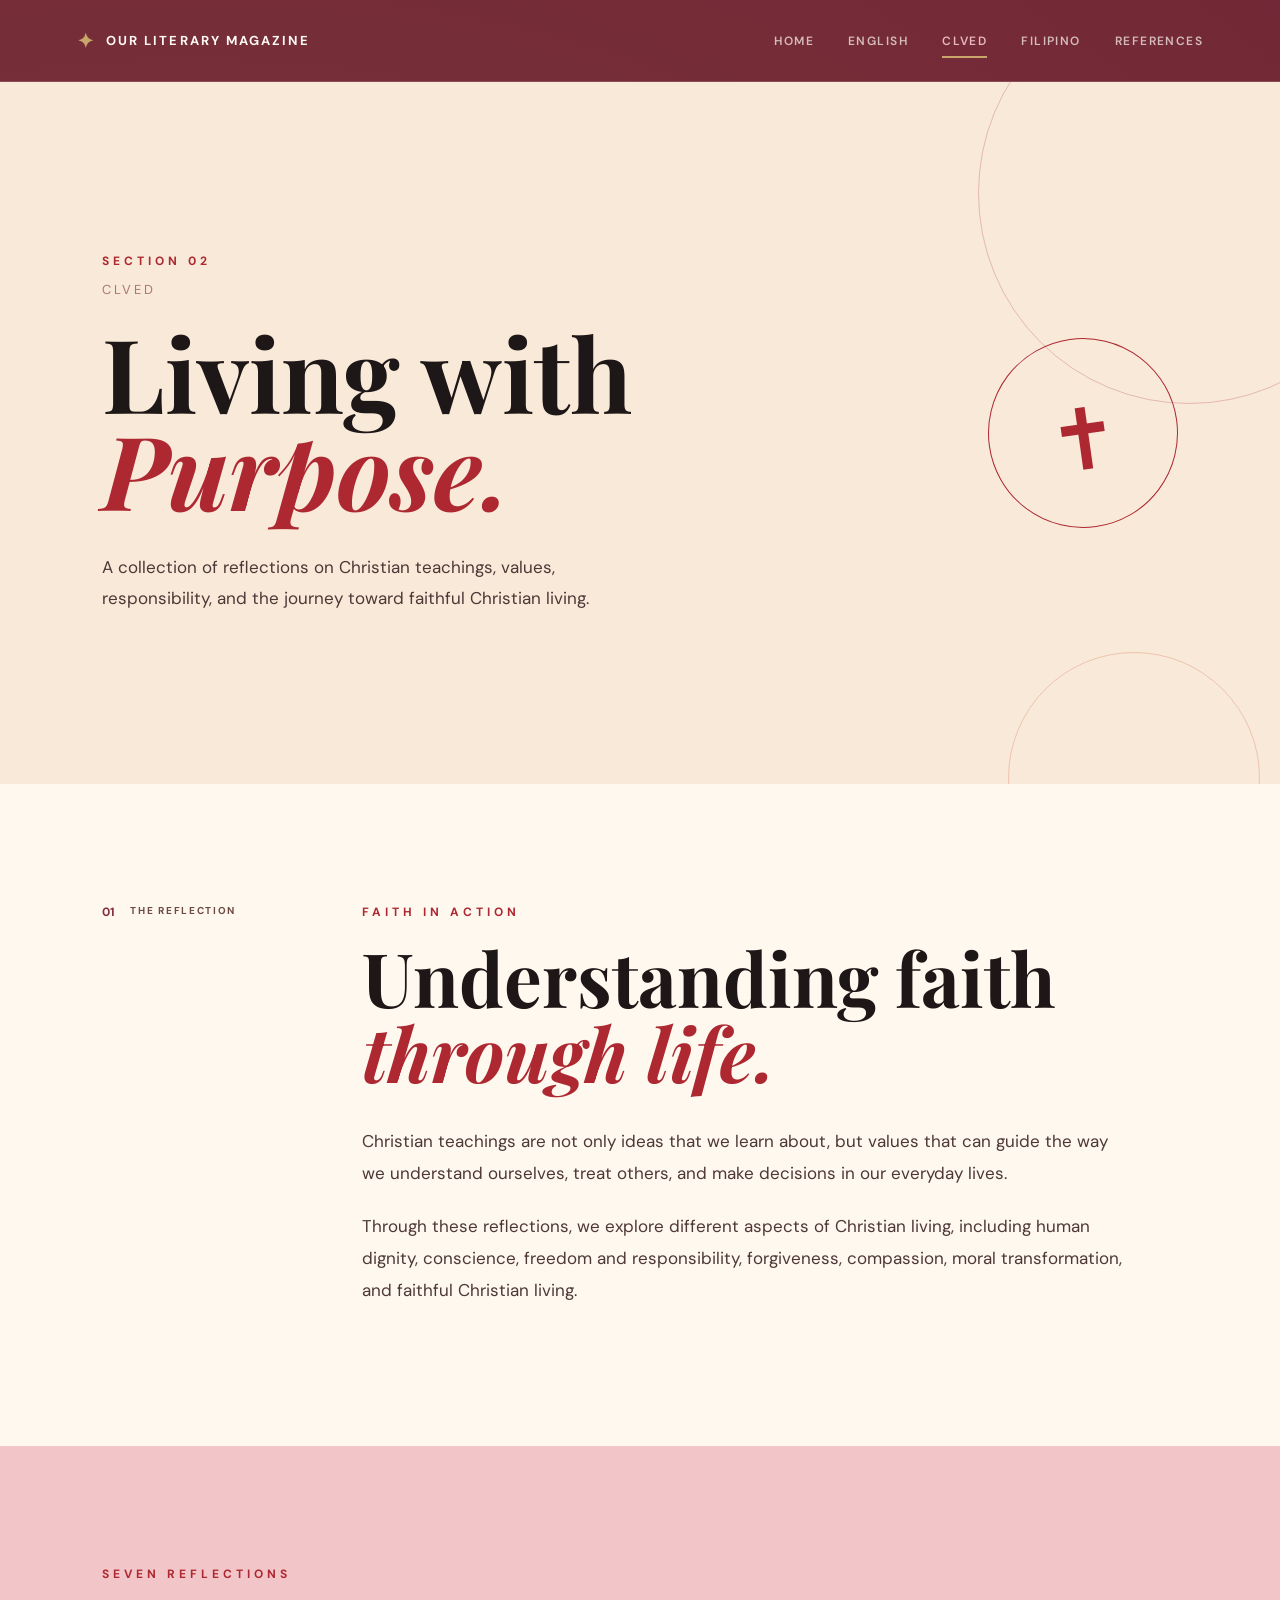
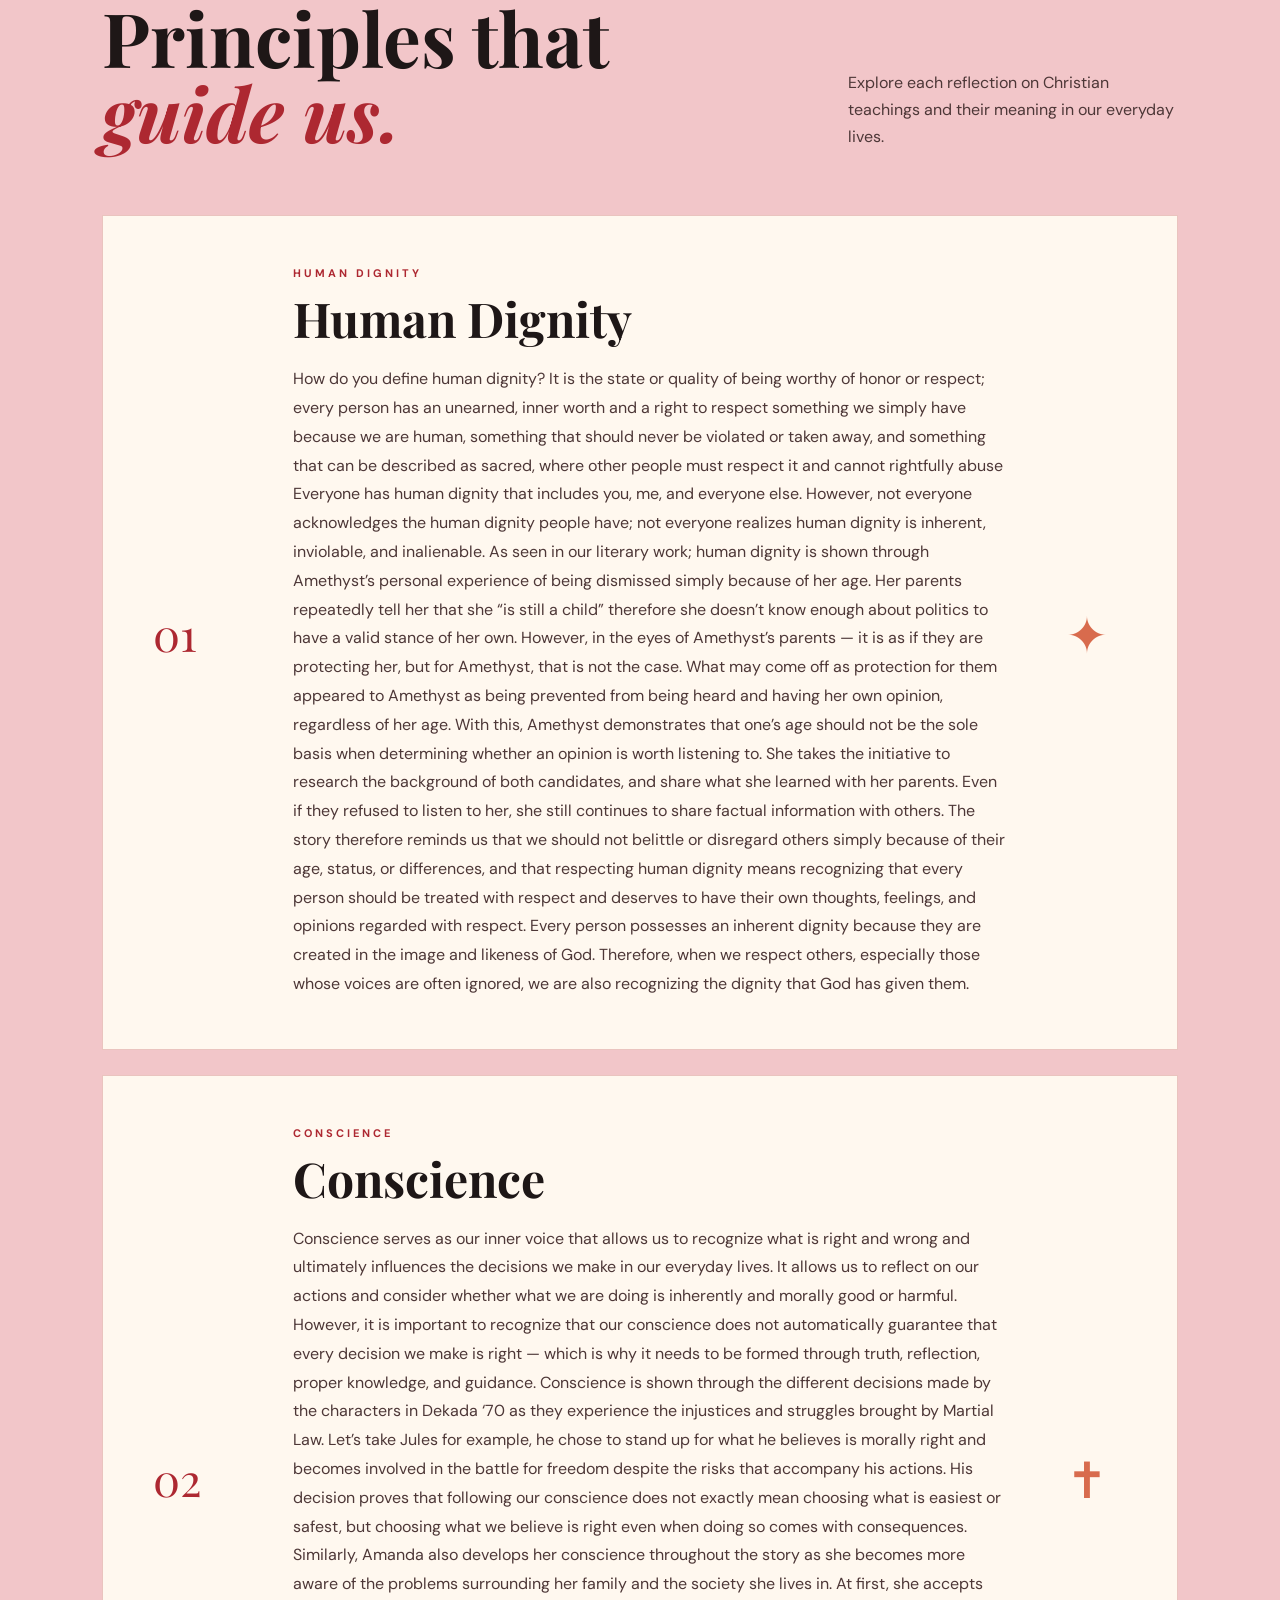
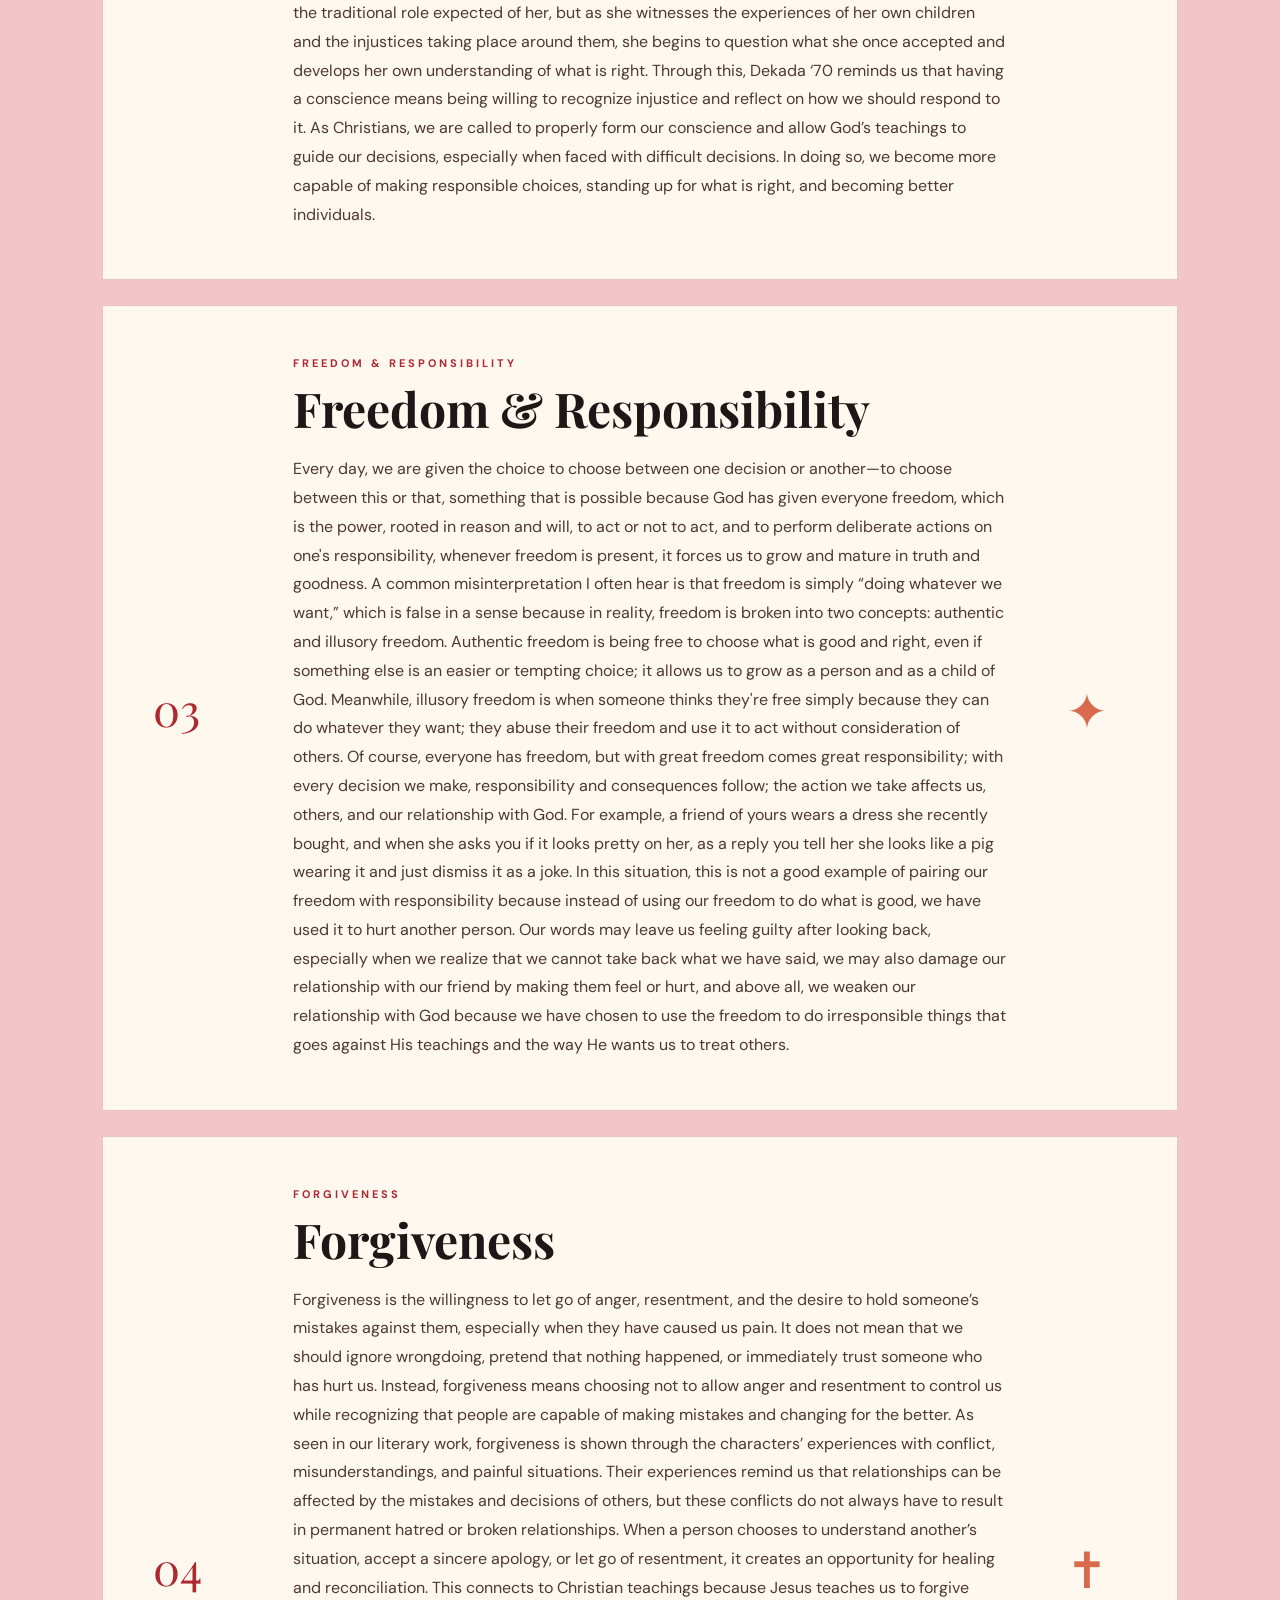
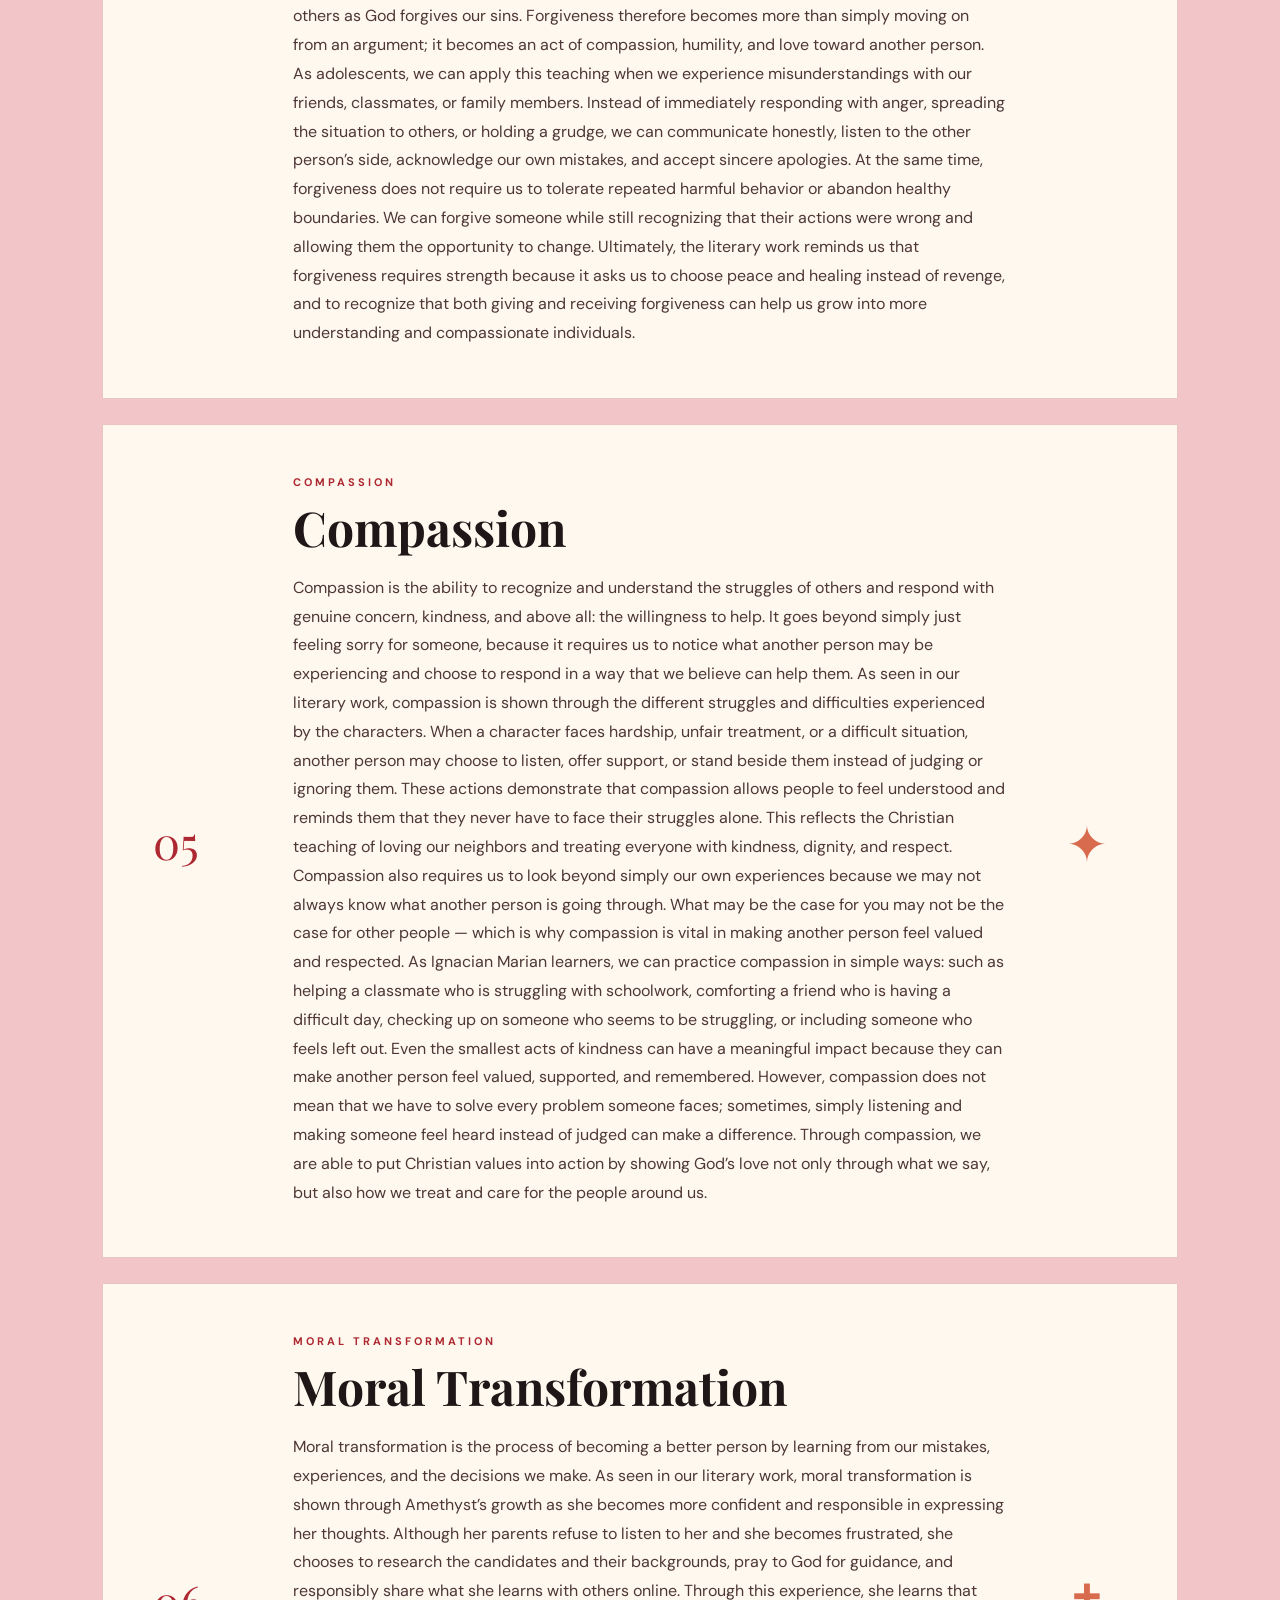
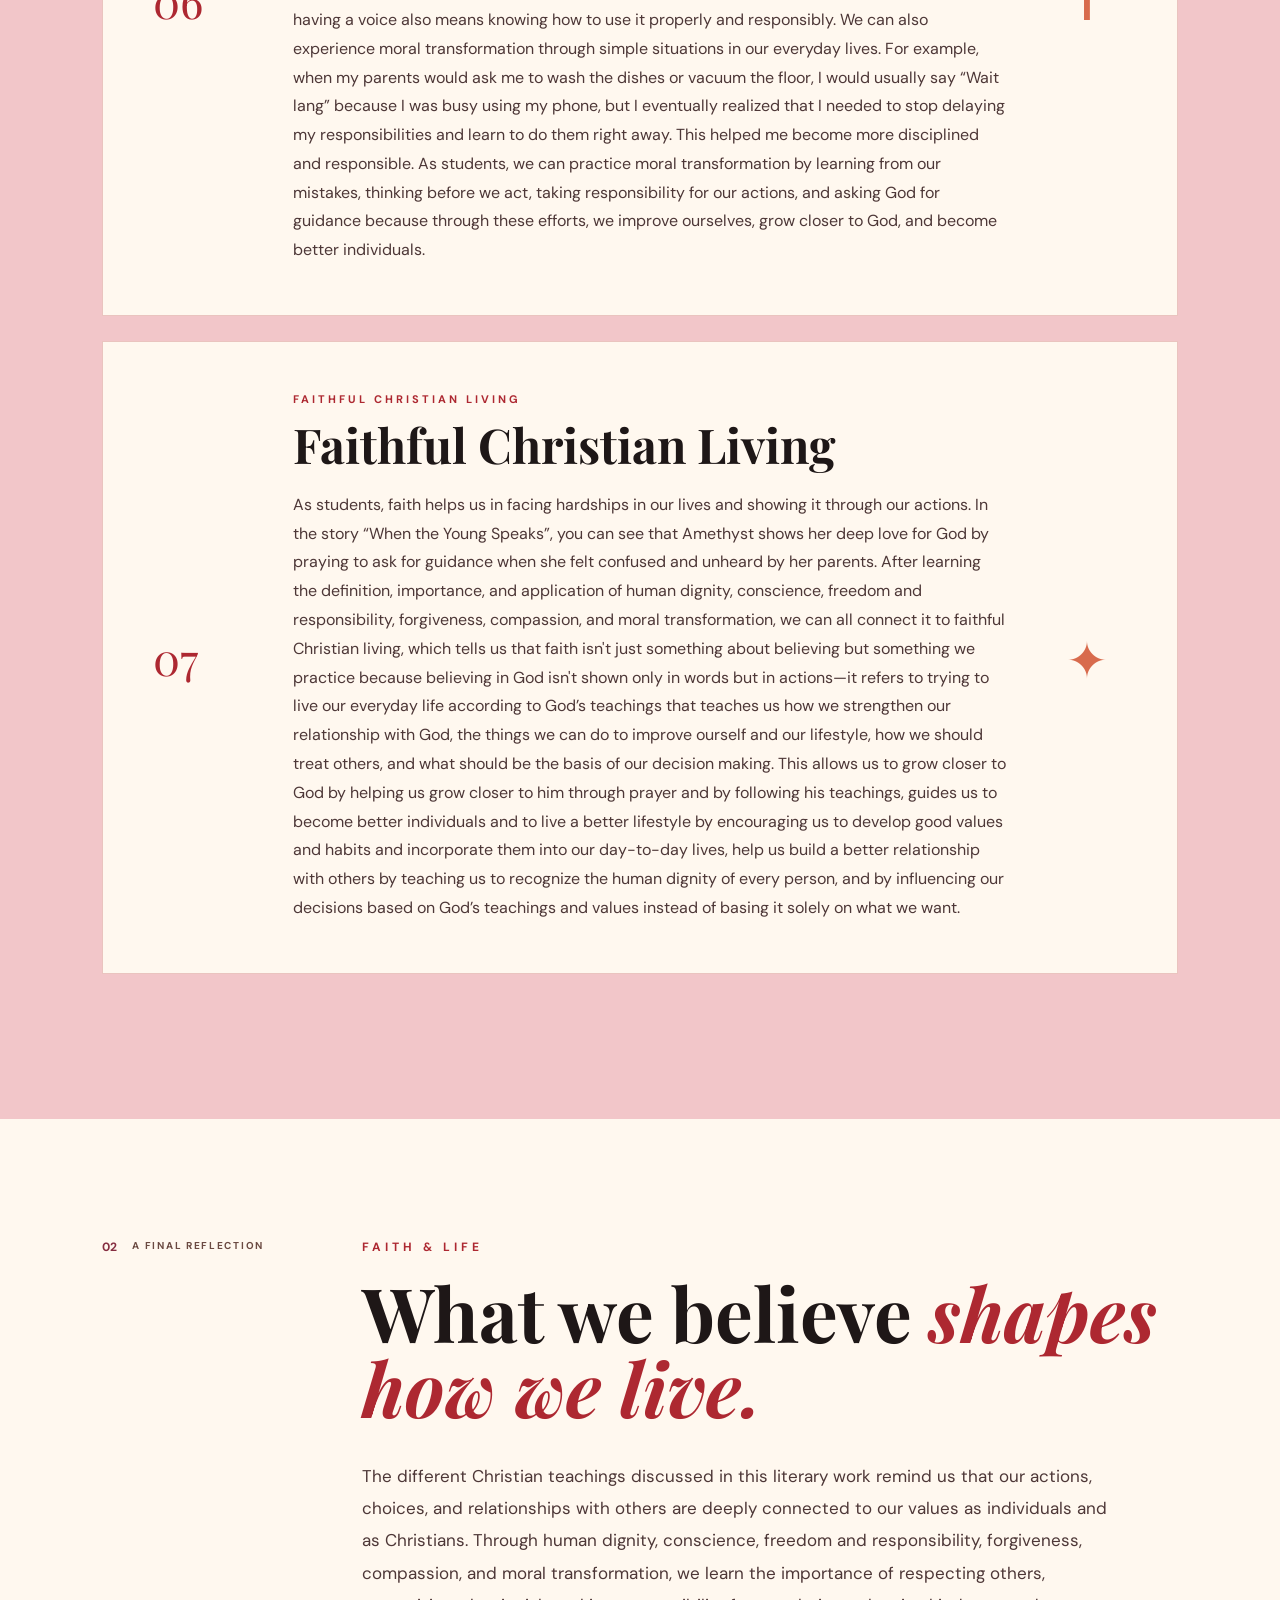
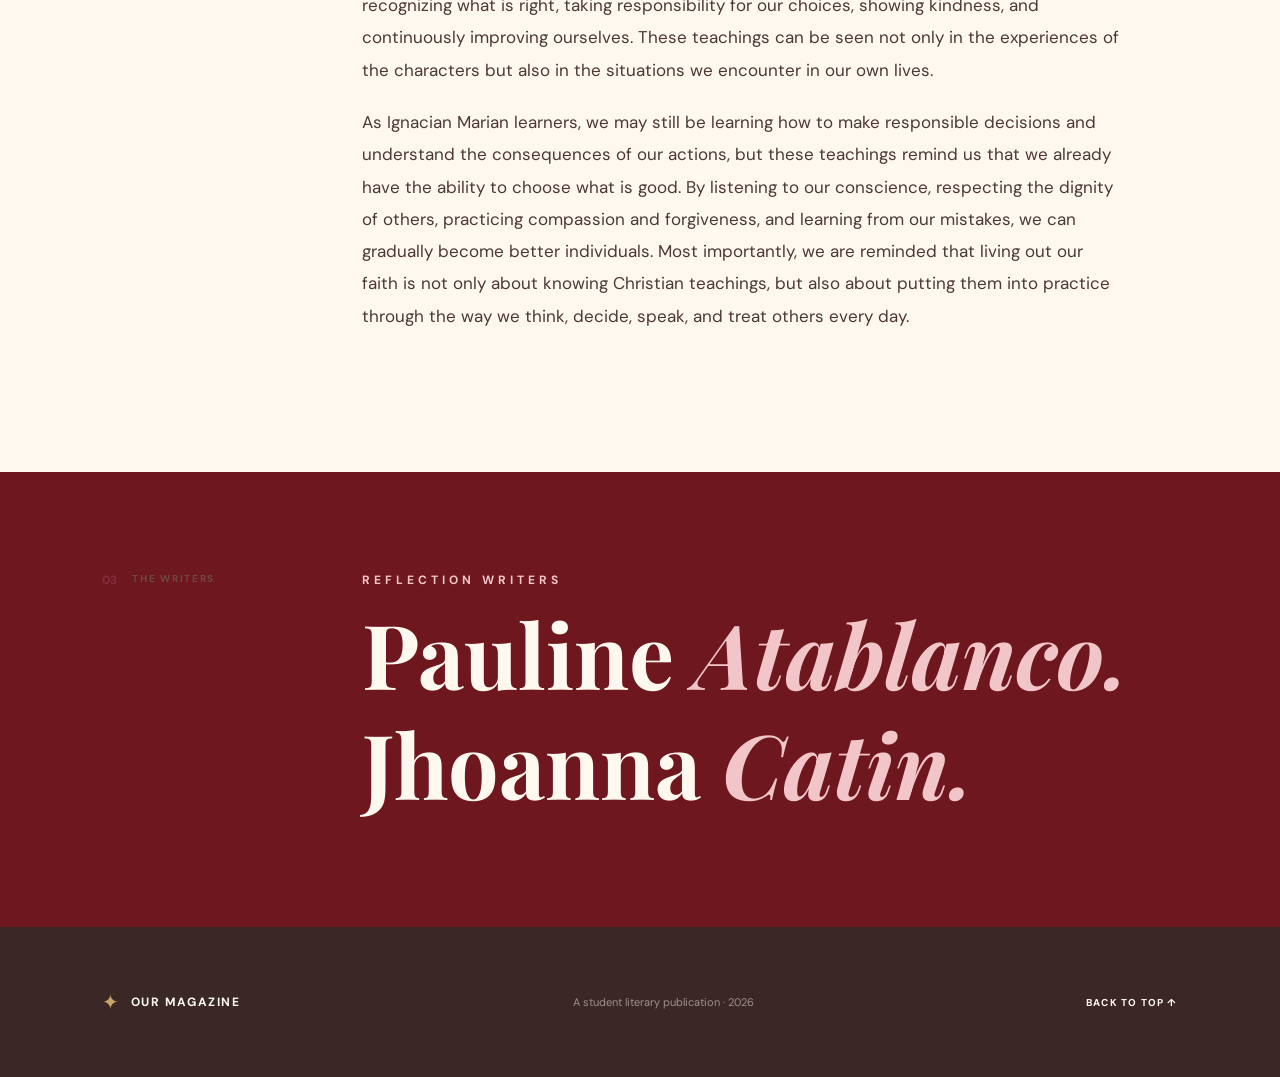
==== clved.html @ 541c1487 "Add files via upload" ====
<!DOCTYPE html>
<html lang="en">

<head>
    <meta charset="UTF-8">
    <meta name="viewport" content="width=device-width, initial-scale=1.0">

    <title>CLVED | Our Literary Magazine</title>

    <link rel="preconnect" href="https://fonts.googleapis.com">
    <link rel="preconnect" href="https://fonts.gstatic.com" crossorigin>

    <link href="https://fonts.googleapis.com/css2?family=DM+Sans:wght@400;500;600;700&family=Playfair+Display:ital,wght@0,500;0,600;0,700;1,500;1,600&display=swap" rel="stylesheet">

    <link rel="stylesheet" href="style.css">
</head>

<body>

    <header class="navbar">

        <a href="index.html" class="logo">
            <span class="logo-star">&#10022;</span>
            <span>OUR LITERARY MAGAZINE</span>
        </a>

        <nav class="navigation">

            <a href="index.html">
                Home
            </a>

            <a href="english.html">
                English
            </a>

            <a href="clved.html" class="active">
                CLVED
            </a>

            <a href="filipino.html">
                Filipino
            </a>

            <a href="references.html">
                References
            </a>

        </nav>

    </header>


    <main>

        <section class="clved-hero">

            <div class="clved-hero-text">

                <p class="issue-label">
                    SECTION 02
                </p>

                <p class="issue-number">
                    CLVED
                </p>

                <h1>
                    Living with
                    <br>
                    <em>Purpose.</em>
                </h1>

                <p>
                    A collection of reflections on Christian teachings,
                    values, responsibility, and the journey toward
                    faithful Christian living.
                </p>

            </div>

            <div class="clved-symbol">
                &#10013;
            </div>

        </section>


        <section class="clved-introduction">

            <div class="section-label">

                <span>01</span>

                <p>
                    THE REFLECTION
                </p>

            </div>

            <div class="clved-intro-content">

                <p class="small-heading">
                    FAITH IN ACTION
                </p>

                <h2>
                    Understanding faith
                    <span>through life.</span>
                </h2>

                <p>
                    Christian teachings are not only ideas that we learn
                    about, but values that can guide the way we understand
                    ourselves, treat others, and make decisions in our
                    everyday lives.
                </p>

                <p>
                    Through these reflections, we explore different
                    aspects of Christian living, including human dignity,
                    conscience, freedom and responsibility, forgiveness,
                    compassion, moral transformation, and faithful
                    Christian living.
                </p>

            </div>

        </section>


        <section class="reflection-section">

            <div class="reflection-heading">

                <div>

                    <p class="small-heading">
                        SEVEN REFLECTIONS
                    </p>

                    <h2>
                        Principles that
                        <span>guide us.</span>
                    </h2>

                </div>

                <p class="reflection-description">
                    Explore each reflection on Christian teachings and
                    their meaning in our everyday lives.
                </p>

            </div>


            <article class="reflection-card">

                <div class="reflection-number">
                    01
                </div>

                <div class="reflection-content">

                    <p class="reflection-label">
                        HUMAN DIGNITY
                    </p>

                    <h3>
                        Human Dignity
                    </h3>

                    <p>
                        How do you define human dignity? It is the state or quality of being worthy of honor or respect; every person has an unearned, inner worth and a right to respect something we simply have because we are human, something that should never be violated or taken away, and something that can be described as sacred, where other people must respect it and cannot rightfully abuse Everyone has human dignity that includes you, me, and everyone else. However, not everyone acknowledges the human dignity people have; not everyone realizes human dignity is inherent, inviolable, and inalienable. As seen in our literary work; human dignity is shown through Amethyst’s personal experience of being dismissed simply because of her age. Her parents repeatedly tell her that she “is still a child” therefore she doesn’t know enough about politics to have a valid stance of her own. However, in the eyes of Amethyst’s parents — it is as if they are protecting her, but for Amethyst, that is not the case. What may come off as protection for them appeared to Amethyst as being prevented from being heard and having her own opinion, regardless of her age. With this, Amethyst demonstrates that one’s age should not be the sole basis when determining whether an opinion is worth listening to. She takes the initiative to research the background of both candidates, and share what she learned with her parents. Even if they refused to listen to her, she still continues to share factual information with others. The story therefore reminds us that we should not belittle or disregard others simply because of their age, status, or differences, and that respecting human dignity means recognizing that every person should be treated with respect and deserves to have their own thoughts, feelings, and opinions regarded with respect. Every person possesses an inherent dignity because they are created in the image and likeness of God. Therefore, when we respect others, especially those whose voices are often ignored, we are also recognizing the dignity that God has given them.
                    </p>

                </div>

                <div class="reflection-symbol">
                    &#10022;
                </div>

            </article>


            <article class="reflection-card">

                <div class="reflection-number">
                    02
                </div>

                <div class="reflection-content">

                    <p class="reflection-label">
                        CONSCIENCE
                    </p>

                    <h3>
                        Conscience
                    </h3>

                    <p>
                        Conscience serves as our inner voice that allows us to recognize what is right and wrong and ultimately influences the decisions we make in our everyday lives. It allows us to reflect on our actions and consider whether what we are doing is inherently and morally good or harmful. However, it is important to recognize that our conscience does not automatically guarantee that every decision we make is right — which is why it needs to be formed through truth, reflection, proper knowledge, and guidance. Conscience is shown through the different decisions made by the characters in Dekada ‘70 as they experience the injustices and struggles brought by Martial Law. Let’s take Jules for example, he chose to stand up for what he believes is morally right and becomes involved in the battle for freedom despite the risks that accompany his actions. His decision proves that following our conscience does not exactly mean choosing what is easiest or safest, but choosing what we believe is right even when doing so comes with consequences. Similarly, Amanda also develops her conscience throughout the story as she becomes more aware of the problems surrounding her family and the society she lives in. At first, she accepts the traditional role expected of her, but as she witnesses the experiences of her own children and the injustices taking place around them, she begins to question what she once accepted and develops her own understanding of what is right. Through this, Dekada ‘70 reminds us that having a conscience means being willing to recognize injustice and reflect on how we should respond to it. As Christians, we are called to properly form our conscience and allow God’s teachings to guide our decisions, especially when faced with difficult decisions. In doing so, we become more capable of making responsible choices, standing up for what is right, and becoming better individuals. 
                    </p>

                </div>

                <div class="reflection-symbol">
                    &#10013;
                </div>

            </article>


            <article class="reflection-card">

                <div class="reflection-number">
                    03
                </div>

                <div class="reflection-content">

                    <p class="reflection-label">
                        FREEDOM &amp; RESPONSIBILITY
                    </p>

                    <h3>
                        Freedom &amp; Responsibility
                    </h3>

                    <p>
                        Every day, we are given the choice to choose between one decision or another—to choose between this or that, something that is possible because God has given everyone freedom, which is the power, rooted in reason and will, to act or not to act, and to perform deliberate actions on one's responsibility, whenever freedom is present, it forces us to grow and mature in truth and goodness. A common misinterpretation I often hear is that freedom is simply “doing whatever we want,” which is false in a sense because in reality, freedom is broken into two concepts: authentic and illusory freedom. Authentic freedom is being free to choose what is good and right, even if something else is an easier or tempting choice; it allows us to grow as a person and as a child of God. Meanwhile, illusory freedom is when someone thinks they're free simply because they can do whatever they want; they abuse their freedom and use it to act without consideration of others. Of course, everyone has freedom, but with great freedom comes great responsibility; with every decision we make, responsibility and consequences follow; the action we take affects us, others, and our relationship with God. For example, a friend of yours wears a dress she recently bought, and when she asks you if it looks pretty on her, as a reply you tell her she looks like a pig wearing it and just dismiss it as a joke. In this situation, this is not a good example of pairing our freedom with responsibility because instead of using our freedom to do what is good, we have used it to hurt another person. Our words may leave us feeling guilty after looking back, especially when we realize that we cannot take back what we have said, we may also damage our relationship with our friend by making them feel or hurt, and above all, we weaken our relationship with God because we have chosen to use the freedom to do irresponsible things that goes against His teachings and the way He wants us to treat others.
                    </p>

                </div>

                <div class="reflection-symbol">
                    &#10022;
                </div>

            </article>


            <article class="reflection-card">

                <div class="reflection-number">
                    04
                </div>

                <div class="reflection-content">

                    <p class="reflection-label">
                        FORGIVENESS
                    </p>

                    <h3>
                        Forgiveness
                    </h3>

                    <p>
                        Forgiveness is the willingness to let go of anger, resentment, and the desire to hold someone’s mistakes against them, especially when they have caused us pain. It does not mean that we should ignore wrongdoing, pretend that nothing happened, or immediately trust someone who has hurt us. Instead, forgiveness means choosing not to allow anger and resentment to control us while recognizing that people are capable of making mistakes and changing for the better. As seen in our literary work, forgiveness is shown through the characters’ experiences with conflict, misunderstandings, and painful situations. Their experiences remind us that relationships can be affected by the mistakes and decisions of others, but these conflicts do not always have to result in permanent hatred or broken relationships. When a person chooses to understand another’s situation, accept a sincere apology, or let go of resentment, it creates an opportunity for healing and reconciliation. This connects to Christian teachings because Jesus teaches us to forgive others as God forgives our sins. Forgiveness therefore becomes more than simply moving on from an argument; it becomes an act of compassion, humility, and love toward another person. As adolescents, we can apply this teaching when we experience misunderstandings with our friends, classmates, or family members. Instead of immediately responding with anger, spreading the situation to others, or holding a grudge, we can communicate honestly, listen to the other person’s side, acknowledge our own mistakes, and accept sincere apologies. At the same time, forgiveness does not require us to tolerate repeated harmful behavior or abandon healthy boundaries. We can forgive someone while still recognizing that their actions were wrong and allowing them the opportunity to change. Ultimately, the literary work reminds us that forgiveness requires strength because it asks us to choose peace and healing instead of revenge, and to recognize that both giving and receiving forgiveness can help us grow into more understanding and compassionate individuals.
                    </p>

                </div>

                <div class="reflection-symbol">
                    &#10013;
                </div>

            </article>


            <article class="reflection-card">

                <div class="reflection-number">
                    05
                </div>

                <div class="reflection-content">

                    <p class="reflection-label">
                        COMPASSION
                    </p>

                    <h3>
                        Compassion
                    </h3>

                    <p>
                        Compassion is the ability to recognize and understand the struggles of others and respond with genuine concern, kindness, and above all: the willingness to help. It goes beyond simply just feeling sorry for someone, because it requires us to notice what another person may be experiencing and choose to respond in a way that we believe can help them. As seen in our literary work, compassion is shown through the different struggles and difficulties experienced by the characters. When a character faces hardship, unfair treatment, or a difficult situation, another person may choose to listen, offer support, or stand beside them instead of judging or ignoring them. These actions demonstrate that compassion allows people to feel understood and reminds them that they never have to face their struggles alone. This reflects the Christian teaching of loving our neighbors and treating everyone with kindness, dignity, and respect. Compassion also requires us to look beyond simply our own experiences because we may not always know what another person is going through. What may be the case for you may not be the case for other people — which is why compassion is vital in making another person feel valued and respected. As Ignacian Marian learners, we can practice compassion in simple ways: such as helping a classmate who is struggling with schoolwork, comforting a friend who is having a difficult day, checking up on someone who seems to be struggling, or including someone who feels left out. Even the smallest acts of kindness can have a meaningful impact because they can make another person feel valued, supported, and remembered. However, compassion does not mean that we have to solve every problem someone faces; sometimes, simply listening and making someone feel heard instead of judged can make a difference. Through compassion, we are able to put Christian values into action by showing God’s love not only through what we say, but also how we treat and care for the people around us.
                    </p>

                </div>

                <div class="reflection-symbol">
                    &#10022;
                </div>

            </article>


            <article class="reflection-card">

                <div class="reflection-number">
                    06
                </div>

                <div class="reflection-content">

                    <p class="reflection-label">
                        MORAL TRANSFORMATION
                    </p>

                    <h3>
                        Moral Transformation
                    </h3>

                    <p>
                        Moral transformation is the process of becoming a better person by learning from our mistakes, experiences, and the decisions we make. As seen in our literary work, moral transformation is shown through Amethyst’s growth as she becomes more confident and responsible in expressing her thoughts. Although her parents refuse to listen to her and she becomes frustrated, she chooses to research the candidates and their backgrounds, pray to God for guidance, and responsibly share what she learns with others online. Through this experience, she learns that having a voice also means knowing how to use it properly and responsibly. We can also experience moral transformation through simple situations in our everyday lives. For example, when my parents would ask me to wash the dishes or vacuum the floor, I would usually say “Wait lang” because I was busy using my phone, but I eventually realized that I needed to stop delaying my responsibilities and learn to do them right away. This helped me become more disciplined and responsible. As students, we can practice moral transformation by learning from our mistakes, thinking before we act, taking responsibility for our actions, and asking God for guidance because through these efforts, we improve ourselves, grow closer to God, and become better individuals.
                    </p>

                </div>

                <div class="reflection-symbol">
                    &#10013;
                </div>

            </article>


            <article class="reflection-card">

                <div class="reflection-number">
                    07
                </div>

                <div class="reflection-content">

                    <p class="reflection-label">
                        FAITHFUL CHRISTIAN LIVING
                    </p>

                    <h3>
                        Faithful Christian Living
                    </h3>

                    <p>
                        As students, faith helps us in facing hardships in our lives and showing it through our actions. In the story “When the Young Speaks”, you can see that Amethyst shows her deep love for God by praying to ask for guidance when she felt confused and unheard by her parents. After learning the definition, importance, and application of human dignity, conscience, freedom and responsibility, forgiveness, compassion, and moral transformation, we can all connect it to faithful Christian living, which tells us that faith isn't just something about believing but something we practice because believing in God isn't shown only in words but in actions—it refers to trying to live our everyday life according to God’s teachings that teaches us how we strengthen our relationship with God, the things we can do to improve ourself and our lifestyle, how we should treat others, and what should be the basis of our decision making. This allows us to grow closer to God by helping us grow closer to him through prayer and by following his teachings, guides us to become better individuals and to live a better lifestyle by encouraging us to develop good values and habits and incorporate them into our day-to-day lives, help us build a better relationship with others by teaching us to recognize the human dignity of every person, and by influencing our decisions based on God’s teachings and values instead of basing it solely on what we want.
                    </p>

                </div>

                <div class="reflection-symbol">
                    &#10022;
                </div>

            </article>

        </section>


        <section class="clved-closing">

            <div class="section-label">

                <span>02</span>

                <p>
                    A FINAL REFLECTION
                </p>

            </div>

            <div class="closing-content">

                <p class="small-heading">
                    FAITH &amp; LIFE
                </p>

                <h2>
                    What we believe
                    <span>shapes how we live.</span>
                </h2>

                <p>
                    The different Christian teachings discussed in this literary work remind us that our actions, choices, and relationships with others are deeply connected to our values as individuals and as Christians. Through human dignity, conscience, freedom and responsibility, forgiveness, compassion, and moral transformation, we learn the importance of respecting others, recognizing what is right, taking responsibility for our choices, showing kindness, and continuously improving ourselves. These teachings can be seen not only in the experiences of the characters but also in the situations we encounter in our own lives.
                </p>

                <p>
                    As Ignacian Marian learners, we may still be learning how to make responsible decisions and understand the consequences of our actions, but these teachings remind us that we already have the ability to choose what is good. By listening to our conscience, respecting the dignity of others, practicing compassion and forgiveness, and learning from our mistakes, we can gradually become better individuals. Most importantly, we are reminded that living out our faith is not only about knowing Christian teachings, but also about putting them into practice through the way we think, decide, speak, and treat others every day.
                </p>

            </div>

        </section>


        <section class="writer-section">

            <div class="section-label">

                <span>03</span>

                <p>
                    THE WRITERS
                </p>

            </div>

            <div class="writer-content">

                <p class="small-heading">
                    REFLECTION WRITERS
                </p>

                <h2>
                    Pauline
                    <span>Atablanco.</span>
                </h2>

                <h2>
                    Jhoanna
                    <span>Catin.</span>
                </h2>

            
            </div>

        </section>

    </main>


    <footer>

        <div class="footer-brand">

            <span class="logo-star">
                &#10022;
            </span>

            <strong>
                OUR MAGAZINE
            </strong>

        </div>

        <p>
            A student literary publication &middot; 2026
        </p>

        <a href="#">
            Back to top &uarr;
        </a>

    </footer>

</body>

</html>
---- style.css ----
:root {
    --cherry: #6F2434;
    --deep-cherry: #4D1825;
    --burgundy: #852D40;
    --dusty-rose: #C98591;
    --soft-pink: #E8B8C0;
    --blush: #F4D8DC;
    --cream: #F7EFE7;
    --pearl: #FFF9F5;
    --warm-white: #FFFCF9;
    --brown: #6B4A42;
    --dark-brown: #3B2826;
    --gold: #C9A56A;
    --shadow: rgba(59, 40, 38, 0.16);
}

* {
    margin: 0;
    padding: 0;
    box-sizing: border-box;
}

html {
    scroll-behavior: smooth;
}

body {
    background:
        radial-gradient(circle at 15% 15%, rgba(201, 165, 106, 0.18), transparent 28%),
        radial-gradient(circle at 85% 60%, rgba(232, 184, 192, 0.12), transparent 32%),
        var(--cherry);

    color: var(--pearl);
    font-family: "DM Sans", sans-serif;
    min-height: 100vh;
    overflow-x: hidden;
}

body.loaded {
    opacity: 1;
}

a {
    color: inherit;
    text-decoration: none;
}

::selection {
    background: var(--soft-pink);
    color: var(--deep-cherry);
}

.navbar {
    width: 100%;
    min-height: 82px;
    padding: 0 6vw;
    display: flex;
    align-items: center;
    justify-content: space-between;
    border-bottom: 1px solid rgba(255, 249, 245, 0.15);
    position: relative;
    z-index: 100;
}

.logo {
    display: flex;
    align-items: center;
    gap: 10px;
    font-size: 13px;
    font-weight: 700;
    letter-spacing: 0.16em;
}

.logo-star {
    color: var(--gold);
    font-size: 20px;
    line-height: 1;
}

.navigation {
    display: flex;
    align-items: center;
    gap: 34px;
}

.navigation a {
    position: relative;
    font-size: 12px;
    font-weight: 600;
    text-transform: uppercase;
    letter-spacing: 0.12em;
    opacity: 0.7;
    transition: opacity 0.25s ease, color 0.25s ease;
}

.navigation a:hover,
.navigation a.active {
    opacity: 1;
    color: var(--soft-pink);
}

.navigation a.active::after {
    content: "";
    position: absolute;
    left: 0;
    right: 0;
    bottom: -9px;
    height: 2px;
    background: var(--gold);
}

.hero {
    min-height: 680px;
    padding: 90px 8vw 110px;
    display: grid;
    grid-template-columns: 1.1fr 0.9fr;
    align-items: center;
    gap: 80px;
    position: relative;
    overflow: hidden;
}

.hero::before {
    content: "";
    position: absolute;
    width: 420px;
    height: 420px;
    border: 1px solid rgba(255, 249, 245, 0.12);
    border-radius: 50%;
    right: -150px;
    top: -100px;
}

.hero::after {
    content: "";
    position: absolute;
    width: 1px;
    height: 180px;
    background: rgba(255, 249, 245, 0.16);
    left: 5vw;
    bottom: 0;
}

.hero-text {
    max-width: 650px;
    position: relative;
    z-index: 2;
}

.issue-label {
    color: var(--gold);
    font-size: 11px;
    font-weight: 700;
    letter-spacing: 0.25em;
    margin-bottom: 10px;
}

.issue-number {
    font-size: 11px;
    letter-spacing: 0.12em;
    opacity: 0.55;
    margin-bottom: 28px;
}

.hero h1 {
    font-family: "Playfair Display", serif;
    font-size: clamp(64px, 7.5vw, 112px);
    line-height: 0.92;
    font-weight: 500;
    letter-spacing: -0.045em;
}

.hero h1 span {
    color: var(--soft-pink);
}

.hero h1 em {
    color: var(--gold);
    font-weight: 500;
}

.hero-description {
    max-width: 520px;
    margin-top: 36px;
    font-size: 15px;
    line-height: 1.8;
    color: rgba(255, 249, 245, 0.74);
}

.explore-button {
    display: inline-flex;
    align-items: center;
    gap: 18px;
    margin-top: 34px;
    padding: 14px 21px;
    border: 1px solid rgba(255, 249, 245, 0.28);
    border-radius: 100px;
    font-size: 11px;
    font-weight: 700;
    letter-spacing: 0.12em;
    text-transform: uppercase;
    transition: background 0.3s ease, color 0.3s ease, transform 0.3s ease;
}

.explore-button span {
    font-size: 17px;
    transition: transform 0.3s ease;
}

.explore-button:hover {
    background: var(--pearl);
    color: var(--deep-cherry);
    transform: translateY(-3px);
}

.explore-button:hover span {
    transform: translateY(3px);
}

.magazine-cover {
    width: min(360px, 100%);
    aspect-ratio: 0.72;
    justify-self: center;
    padding: 25px;
    background: linear-gradient(145deg, #FFF8F3 0%, #F2D8D9 48%, #C98591 100%);
    color: var(--deep-cherry);
    border-radius: 5px;
    box-shadow: 0 35px 80px rgba(0, 0, 0, 0.25), 0 10px 25px rgba(0, 0, 0, 0.12);
    display: flex;
    flex-direction: column;
    justify-content: space-between;
    position: relative;
    transform-style: preserve-3d;
    transition: transform 0.15s ease;
    z-index: 2;
}

.magazine-cover::before {
    content: "";
    position: absolute;
    inset: 12px;
    border: 1px solid rgba(111, 36, 52, 0.3);
    pointer-events: none;
}

.cover-top,
.cover-bottom {
    display: flex;
    justify-content: space-between;
    font-size: 9px;
    font-weight: 700;
    letter-spacing: 0.16em;
    position: relative;
    z-index: 2;
}

.cover-center {
    text-align: center;
    position: relative;
    z-index: 2;
}

.cover-star {
    display: block;
    color: var(--gold);
    font-size: 42px;
    margin-bottom: 20px;
}

.cover-center h2 {
    font-family: "Playfair Display", serif;
    font-size: clamp(38px, 5vw, 55px);
    line-height: 0.9;
    letter-spacing: -0.04em;
}

.cover-center h2 span {
    color: var(--burgundy);
}

.cover-center p {
    margin-top: 20px;
    font-size: 8px;
    font-weight: 700;
    letter-spacing: 0.18em;
}

.introduction {
    background: var(--cream);
    color: var(--dark-brown);
    padding: 120px 8vw;
    display: grid;
    grid-template-columns: 0.35fr 1fr;
    gap: 80px;
}

.section-label {
    display: flex;
    align-items: flex-start;
    gap: 15px;
    color: var(--brown);
}

.section-label span {
    color: var(--burgundy);
    font-size: 12px;
    font-weight: 700;
}

.section-label p {
    font-size: 10px;
    font-weight: 700;
    letter-spacing: 0.17em;
}

.intro-content {
    max-width: 780px;
}

.small-heading {
    color: var(--burgundy);
    font-size: 10px;
    font-weight: 700;
    letter-spacing: 0.2em;
    margin-bottom: 18px;
}

.intro-content h2,
.explore-heading h2,
.team-content h2 {
    font-family: "Playfair Display", serif;
    font-size: clamp(45px, 5vw, 72px);
    line-height: 1;
    font-weight: 500;
    letter-spacing: -0.04em;
}

.intro-content h2 span,
.explore-heading h2 span,
.team-content h2 span {
    color: var(--burgundy);
    font-style: italic;
}

.intro-content > p:not(.small-heading) {
    max-width: 700px;
    margin-top: 30px;
    font-size: 15px;
    line-height: 1.9;
    color: var(--brown);
}

.explore {
    padding: 120px 8vw;
    background: var(--warm-white);
    color: var(--dark-brown);
}

.explore-heading {
    display: flex;
    justify-content: space-between;
    align-items: flex-end;
    gap: 50px;
    margin-bottom: 60px;
}

.explore-description {
    max-width: 350px;
    font-size: 13px;
    line-height: 1.7;
    color: var(--brown);
}

.section-card {
    min-height: 260px;
    padding: 32px;
    margin-bottom: 18px;
    border-radius: 4px;
    display: grid;
    grid-template-columns: 80px 1fr 80px;
    align-items: center;
    position: relative;
    overflow: hidden;
    transition: transform 0.35s ease, box-shadow 0.35s ease;
}

.section-card:hover {
    transform: translateY(-6px);
    box-shadow: 0 20px 50px rgba(59, 40, 38, 0.16);
}

.english-card {
    background: var(--cherry);
    color: var(--pearl);
}

.clved-card {
    background: var(--soft-pink);
    color: var(--deep-cherry);
}

.filipino-card {
    background: var(--cream);
    color: var(--deep-cherry);
    border: 1px solid rgba(111, 36, 52, 0.12);
}

.references-card {
    background: var(--deep-cherry);
    color: var(--pearl);
}

.card-number {
    align-self: flex-start;
    font-size: 11px;
    font-weight: 700;
    opacity: 0.6;
}

.card-content p {
    font-size: 10px;
    font-weight: 700;
    letter-spacing: 0.2em;
    margin-bottom: 15px;
    opacity: 0.65;
}

.card-content h3 {
    font-family: "Playfair Display", serif;
    font-size: clamp(30px, 4vw, 52px);
    line-height: 0.98;
    font-weight: 500;
    letter-spacing: -0.035em;
}

.card-content > span {
    display: inline-flex;
    align-items: center;
    gap: 8px;
    margin-top: 25px;
    font-size: 10px;
    font-weight: 700;
    text-transform: uppercase;
    letter-spacing: 0.13em;
}

.card-content strong {
    font-size: 18px;
    font-weight: 400;
    transition: transform 0.3s ease;
}

.section-card:hover .card-content strong {
    transform: translate(4px, -4px);
}

.card-symbol {
    justify-self: end;
    font-size: 65px;
    color: var(--gold);
    opacity: 0.7;
}

.editors-note {
    padding: 130px 8vw;
    background: var(--deep-cherry);
    display: grid;
    grid-template-columns: 0.3fr 1fr;
    gap: 80px;
}

.note-label {
    color: var(--gold);
    font-size: 10px;
    font-weight: 700;
    letter-spacing: 0.2em;
}

.note-content {
    max-width: 800px;
}

.quote-mark {
    color: var(--soft-pink);
    font-family: "Playfair Display", serif;
    font-size: 100px;
    line-height: 0.5;
    opacity: 0.5;
}

.note-content h2 {
    margin-top: 20px;
    font-family: "Playfair Display", serif;
    font-size: clamp(45px, 5vw, 72px);
    line-height: 1;
    font-weight: 500;
}

.note-content h2 em {
    color: var(--soft-pink);
}

.note-content > p {
    max-width: 700px;
    margin-top: 30px;
    color: rgba(255, 249, 245, 0.72);
    font-size: 14px;
    line-height: 1.9;
}

.editor-signature {
    margin-top: 35px;
    color: var(--gold);
    font-family: "Playfair Display", serif;
    font-style: italic;
    font-size: 18px;
}

.team {
    padding: 120px 8vw;
    background: var(--cream);
    color: var(--dark-brown);
    display: grid;
    grid-template-columns: 0.35fr 1fr;
    gap: 80px;
}

.team-content > p {
    margin-top: 25px;
    color: var(--brown);
    font-size: 14px;
}

.members {
    margin-top: 55px;
    display: grid;
    grid-template-columns: repeat(2, 1fr);
    border-top: 1px solid rgba(59, 40, 38, 0.18);
}

.member {
    padding: 28px 20px;
    border-bottom: 1px solid rgba(59, 40, 38, 0.18);
    transition: background 0.3s ease, padding-left 0.3s ease;
}

.member:nth-child(odd) {
    border-right: 1px solid rgba(59, 40, 38, 0.18);
}

.member:hover {
    background: var(--blush);
    padding-left: 28px;
}

.member > span {
    display: block;
    color: var(--burgundy);
    font-size: 10px;
    font-weight: 700;
    margin-bottom: 12px;
}

.member h3 {
    font-family: "Playfair Display", serif;
    font-size: 25px;
    font-weight: 500;
}

.member p {
    margin-top: 7px;
    color: var(--brown);
    font-size: 9px;
    font-weight: 700;
    text-transform: uppercase;
    letter-spacing: 0.14em;
}

footer {
    min-height: 150px;
    padding: 45px 8vw;
    background: var(--dark-brown);
    color: var(--pearl);
    display: flex;
    align-items: center;
    justify-content: space-between;
    gap: 30px;
}

.footer-brand {
    display: flex;
    align-items: center;
    gap: 10px;
    font-size: 12px;
    letter-spacing: 0.12em;
}

footer p {
    color: rgba(255, 249, 245, 0.5);
    font-size: 11px;
}

footer > a {
    font-size: 10px;
    font-weight: 700;
    text-transform: uppercase;
    letter-spacing: 0.12em;
    transition: color 0.25s ease;
}

footer > a:hover {
    color: var(--soft-pink);
}

@media (max-width: 900px) {
    .navbar {
        padding: 20px 5vw;
        flex-direction: column;
        gap: 20px;
    }

    .navigation {
        gap: 18px;
        flex-wrap: wrap;
        justify-content: center;
    }

    .hero {
        grid-template-columns: 1fr;
        padding: 75px 7vw 90px;
        text-align: center;
    }

    .hero-text {
        margin: auto;
    }

    .hero-description {
        margin-left: auto;
        margin-right: auto;
    }

    .magazine-cover {
        width: min(320px, 80vw);
    }

    .introduction,
    .editors-note,
    .team {
        grid-template-columns: 1fr;
        gap: 40px;
    }

    .explore-heading {
        align-items: flex-start;
        flex-direction: column;
    }
}

@media (max-width: 600px) {
    .navbar {
        min-height: auto;
        padding: 22px 5vw;
    }

    .logo {
        font-size: 11px;
    }

    .navigation {
        gap: 13px;
    }

    .navigation a {
        font-size: 9px;
    }

    .hero {
        padding: 65px 6vw 80px;
        gap: 55px;
    }

    .hero h1 {
        font-size: clamp(52px, 16vw, 75px);
    }

    .hero-description {
        font-size: 13px;
    }

    .introduction,
    .explore,
    .editors-note,
    .team {
        padding: 80px 6vw;
    }

    .section-card {
        min-height: 230px;
        padding: 25px;
        grid-template-columns: 45px 1fr 45px;
    }

    .card-content h3 {
        font-size: 31px;
    }

    .card-symbol {
        font-size: 42px;
    }

    .members {
        grid-template-columns: 1fr;
    }

    .member:nth-child(odd) {
        border-right: none;
    }

    footer {
        padding: 40px 6vw;
        flex-direction: column;
        align-items: flex-start;
    }
    
}

.page-hero {
    min-height: 560px;
    padding: 100px 8vw;
    display: flex;
    align-items: center;
    justify-content: space-between;
    position: relative;
    overflow: hidden;
    background: linear-gradient(135deg, #640D14, #AD2831, #D8973C);
    color: #FFF9F5;
}

.page-hero::before {
    content: "01";
    position: absolute;
    right: 5%;
    top: -60px;
    font-family: "Playfair Display", serif;
    font-size: 300px;
    line-height: 1;
    color: rgba(255, 255, 255, 0.08);
    font-weight: 700;
}

.page-hero::after {
    content: "*";
    position: absolute;
    right: 18%;
    bottom: 55px;
    color: #D8973C;
    font-size: 70px;
}

.page-hero-content {
    max-width: 800px;
    position: relative;
    z-index: 2;
}

.page-hero-content::before {
    content: "*";
    position: absolute;
    left: -45px;
    top: -35px;
    color: #D8973C;
    font-size: 28px;
}

.page-hero-content .issue-label {
    color: #D8973C;
    font-size: 11px;
    font-weight: 700;
    letter-spacing: 0.25em;
    margin-bottom: 15px;
}

.page-hero-content .issue-number {
    color: rgba(255, 249, 245, 0.65);
    font-size: 10px;
    letter-spacing: 0.18em;
    margin-bottom: 25px;
}

.page-hero-content h1 {
    font-family: "Playfair Display", serif;
    font-size: clamp(65px, 9vw, 120px);
    line-height: 0.9;
    font-weight: 500;
    letter-spacing: -0.05em;
    margin: 0;
}

.page-hero-content h1 em {
    color: #FD9BB7;
    font-weight: 500;
}

.page-hero-content > p:last-child {
    max-width: 550px;
    margin-top: 35px;
    color: rgba(255, 249, 245, 0.75);
    font-size: 14px;
    line-height: 1.8;
}

.page-number {
    position: relative;
    z-index: 3;
    align-self: flex-end;
    padding: 18px 20px;
    border: 1px solid rgba(216, 151, 60, 0.7);
    color: #D8973C;
    font-size: 11px;
    font-weight: 700;
    letter-spacing: 0.2em;
}

.work-introduction {
    padding: 120px 8vw;
    display: grid;
    grid-template-columns: 0.35fr 1fr;
    gap: 80px;
    background: #F3E6BD;
    color: #640D14;
    position: relative;
    overflow: hidden;
}

.work-introduction::before {
    content: "";
    position: absolute;
    width: 200px;
    height: 200px;
    left: -100px;
    top: 80px;
    background: #FD9BB7;
    border-radius: 50%;
    opacity: 0.3;
}

.work-introduction::after {
    content: "ENGLISH";
    position: absolute;
    right: -20px;
    bottom: -35px;
    font-family: "Playfair Display", serif;
    font-size: 120px;
    font-weight: 700;
    color: rgba(173, 40, 49, 0.08);
}

.work-introduction .section-label {
    position: relative;
    z-index: 2;
}

.work-introduction-content {
    max-width: 800px;
    position: relative;
    z-index: 2;
}

.small-heading {
    color: #AD2831;
    font-size: 10px;
    font-weight: 700;
    letter-spacing: 0.2em;
    margin-bottom: 18px;
}

.work-introduction-content h2 {
    font-family: "Playfair Display", serif;
    font-size: clamp(45px, 5vw, 72px);
    line-height: 1;
    font-weight: 500;
    letter-spacing: -0.04em;
    margin: 0;
}

.work-introduction-content h2 span {
    color: #AD2831;
    font-style: italic;
}

.work-introduction-content > p:not(.small-heading) {
    max-width: 700px;
    margin-top: 30px;
    color: #640D14;
    font-size: 14px;
    line-height: 1.9;
}

.work-details {
    margin-top: 50px;
    display: grid;
    grid-template-columns: repeat(3, 1fr);
    border-top: 1px solid rgba(100, 13, 20, 0.2);
    border-bottom: 1px solid rgba(100, 13, 20, 0.2);
    background: rgba(255, 255, 255, 0.25);
}

.work-details div {
    padding: 25px 20px;
}

.work-details div + div {
    border-left: 1px solid rgba(100, 13, 20, 0.2);
}

.work-details span {
    display: block;
    color: #AD2831;
    font-size: 9px;
    font-weight: 700;
    letter-spacing: 0.15em;
    margin-bottom: 10px;
}

.work-details strong {
    font-family: "Playfair Display", serif;
    font-size: 18px;
    font-weight: 500;
}

.play-section {
    padding: 120px 8vw;
    background: #FFF9F5;
    color: #640D14;
    position: relative;
    overflow: hidden;
}

.play-section::before {
    content: "*";
    position: absolute;
    left: 8%;
    top: 80px;
    color: #D8973C;
    font-size: 45px;
}

.play-section::after {
    content: "THE PLAY";
    position: absolute;
    left: -35px;
    top: 300px;
    transform: rotate(-90deg);
    color: rgba(100, 13, 20, 0.08);
    font-size: 10px;
    font-weight: 700;
    letter-spacing: 0.3em;
}

.play-header {
    max-width: 850px;
    margin: 0 auto 70px;
    text-align: center;
    position: relative;
}

.play-header::before {
    content: "*";
    display: block;
    color: #D8973C;
    font-size: 28px;
    margin-bottom: 15px;
}

.play-header h2 {
    font-family: "Playfair Display", serif;
    font-size: clamp(45px, 7vw, 90px);
    line-height: 0.95;
    font-weight: 500;
    letter-spacing: -0.05em;
    margin: 0;
    color: #640D14;
}

.play-description {
    margin-top: 20px;
    color: #7A4A50;
    font-size: 13px;
}

.play {
    max-width: 850px;
    margin: auto;
    padding: 70px clamp(25px, 6vw, 80px);
    background: #F3E6BD;
    border: 1px solid rgba(100, 13, 20, 0.12);
    border-top: 8px solid #AD2831;
    box-shadow: 0 25px 60px rgba(100, 13, 20, 0.15);
    position: relative;
}

.play::before {
    content: "";
    position: absolute;
    left: 28px;
    top: 0;
    bottom: 0;
    width: 1px;
    background: rgba(100, 13, 20, 0.1);
}

.play-title {
    padding-bottom: 35px;
    border-bottom: 2px solid #D8973C;
    position: relative;
}

.play-title p {
    color: #AD2831;
    font-size: 9px;
    font-weight: 700;
    letter-spacing: 0.2em;
    margin-bottom: 10px;
}

.play-title h3 {
    font-family: "Playfair Display", serif;
    font-size: clamp(30px, 5vw, 55px);
    font-weight: 500;
    line-height: 1;
    margin: 0;
}

.stage-direction {
    margin: 35px 0;
    color: #7A4A50;
    font-family: "Playfair Display", serif;
    font-size: 14px;
    font-style: italic;
    line-height: 1.8;
}

.dialogue {
    font-size: 14px;
    line-height: 2;
}

.dialogue p {
    margin-bottom: 25px;
    padding-left: 20px;
    border-left: 2px solid transparent;
}

.dialogue p:hover {
    border-left-color: #D8973C;
}

.dialogue strong {
    color: #AD2831;
    font-weight: 700;
    letter-spacing: 0.03em;
}

.dialogue .stage-direction {
    padding: 20px;
    background: transparent;
    border-left: 3px solid #AD2831;
    color: #AD2831;
    font-family: "Playfair Display", serif;
    font-style: italic;
    line-height: 1.7;
}

.multimodal-element {
    margin-top: 60px;
    padding: 35px;
    background: linear-gradient(135deg, #640D14, #AD2831);
    color: #FFF9F5;
    border-left: 6px solid #D8973C;
    position: relative;
    overflow: hidden;
    box-shadow: 0 20px 45px rgba(100, 13, 20, 0.2);
}

.multimodal-element::before {
    content: "";
    position: absolute;
    width: 150px;
    height: 150px;
    right: -40px;
    top: -50px;
    border: 1px solid rgba(253, 155, 183, 0.4);
    border-radius: 50%;
}

.element-number {
    display: block;
    color: #D8973C;
    font-size: 9px;
    font-weight: 700;
    letter-spacing: 0.18em;
    margin-bottom: 15px;
}

.multimodal-element h4 {
    font-family: "Playfair Display", serif;
    font-size: 28px;
    font-weight: 500;
    margin: 0;
}

.multimodal-element p {
    max-width: 600px;
    margin-top: 15px;
    color: rgba(255, 249, 245, 0.7);
    font-size: 13px;
    line-height: 1.8;
}

.play-ending {
    margin-top: 60px;
    padding-top: 30px;
    border-top: 1px solid rgba(100, 13, 20, 0.18);
    text-align: center;
}

.play-ending span {
    color: #AD2831;
    font-size: 9px;
    font-weight: 700;
    letter-spacing: 0.2em;
}

.authors {
    padding: 120px 8vw;
    display: grid;
    grid-template-columns: 0.35fr 1fr;
    gap: 80px;
    background: linear-gradient(135deg, #640D14, #AD2831);
    color: #FFF9F5;
    position: relative;
    overflow: hidden;
}

.authors::before {
    content: "02";
    position: absolute;
    right: 5%;
    top: -70px;
    font-family: "Playfair Display", serif;
    font-size: 250px;
    color: rgba(255, 255, 255, 0.05);
}

.authors-content {
    max-width: 800px;
    position: relative;
    z-index: 2;
}

.authors-content h2 {
    font-family: "Playfair Display", serif;
    font-size: clamp(45px, 5vw, 72px);
    line-height: 1;
    font-weight: 500;
    letter-spacing: -0.04em;
    margin: 0;
}

.authors-content h2 span {
    color: #FD9BB7;
    font-style: italic;
}

.author-list {
    margin-top: 55px;
    display: grid;
    grid-template-columns: repeat(2, 1fr);
    border-top: 1px solid rgba(255, 249, 245, 0.2);
}

.author {
    padding: 28px 20px;
    border-bottom: 1px solid rgba(255, 249, 245, 0.2);
    transition: 0.3s ease;
}

.author:nth-child(odd) {
    border-right: 1px solid rgba(255, 249, 245, 0.2);
}

.author:hover {
    background: rgba(253, 155, 183, 0.12);
    transform: translateX(8px);
}

.author > span {
    color: #D8973C;
    font-size: 10px;
    font-weight: 700;
}

.author h3 {
    margin-top: 12px;
    font-family: "Playfair Display", serif;
    font-size: 25px;
    font-weight: 500;
}

.author p {
    margin-top: 7px;
    color: #FD9BB7;
    font-size: 9px;
    font-weight: 700;
    text-transform: uppercase;
    letter-spacing: 0.14em;
}

@media (max-width: 900px) {

    .page-hero {
        min-height: 500px;
        padding: 80px 7vw;
    }

    .work-introduction,
    .authors {
        grid-template-columns: 1fr;
        gap: 40px;
    }

    .work-details {
        grid-template-columns: 1fr;
    }

    .work-details div + div {
        border-left: none;
        border-top: 1px solid rgba(100, 13, 20, 0.2);
    }
}

@media (max-width: 600px) {

    .page-hero {
        min-height: 470px;
        padding: 70px 6vw;
    }

    .page-hero-content h1 {
        font-size: 60px;
    }

    .page-number {
        display: none;
    }

    .work-introduction,
    .play-section,
    .authors {
        padding: 80px 6vw;
    }

    .play {
        padding: 45px 25px;
    }

    .author-list {
        grid-template-columns: 1fr;
    }

    .author:nth-child(odd) {
        border-right: none;
    }

    .multimodal-element {
        padding: 25px;
    }
}
.play-image {
    width: 100%;
    max-width: 100%;
    margin: 35px auto;
    text-align: center;
}

.play-image img {
    width: 100%;
    max-width: 750px;
    height: auto;
    display: block;
    margin: 0 auto;
    border-radius: 4px;
}
.clved-hero {
    min-height: 78vh;
    padding: 100px 8%;
    display: flex;
    align-items: center;
    justify-content: space-between;
    background: #F8E9D8;
    position: relative;
    overflow: hidden;
}

.clved-hero::before {
    content: "";
    position: absolute;
    width: 420px;
    height: 420px;
    border: 1px solid #AD2831;
    border-radius: 50%;
    right: -120px;
    top: -100px;
    opacity: 0.25;
}

.clved-hero::after {
    content: "";
    position: absolute;
    width: 250px;
    height: 250px;
    border: 1px solid #D86B4D;
    border-radius: 50%;
    right: 20px;
    bottom: -120px;
    opacity: 0.3;
}

.clved-hero-text {
    max-width: 720px;
    position: relative;
    z-index: 2;
}

.clved-hero-text .issue-label {
    letter-spacing: 4px;
    font-size: 12px;
    font-weight: 700;
    color: #AD2831;
    margin-bottom: 12px;
}

.clved-hero-text .issue-number {
    font-size: 13px;
    letter-spacing: 3px;
    color: #6E171E;
    margin-bottom: 25px;
}

.clved-hero-text h1 {
    font-family: "Playfair Display", serif;
    font-size: clamp(60px, 8vw, 110px);
    line-height: 0.95;
    color: #1E1717;
    margin: 0 0 35px;
}

.clved-hero-text h1 em {
    color: #AD2831;
}

.clved-hero-text > p:last-child {
    max-width: 560px;
    font-size: 17px;
    line-height: 1.8;
    color: #4D3737;
}

.clved-symbol {
    width: 190px;
    height: 190px;
    border: 1px solid #AD2831;
    border-radius: 50%;
    display: flex;
    align-items: center;
    justify-content: center;
    font-family: "Playfair Display", serif;
    font-size: 85px;
    color: #AD2831;
    transform: rotate(-8deg);
    position: relative;
    z-index: 2;
}

.clved-introduction {
    padding: 120px 8%;
    display: grid;
    grid-template-columns: 180px 1fr;
    gap: 80px;
    background: #FFF8EF;
}

.clved-intro-content {
    max-width: 850px;
}

.clved-intro-content .small-heading {
    color: #AD2831;
    letter-spacing: 4px;
    font-size: 12px;
    font-weight: 700;
    margin-bottom: 20px;
}

.clved-intro-content h2 {
    font-family: "Playfair Display", serif;
    font-size: clamp(45px, 6vw, 75px);
    line-height: 1;
    color: #1E1717;
    margin-bottom: 35px;
}

.clved-intro-content h2 span {
    color: #AD2831;
    font-style: italic;
}

.clved-intro-content p:not(.small-heading) {
    max-width: 760px;
    font-size: 17px;
    line-height: 1.9;
    color: #4D3737;
    margin-bottom: 20px;
}

.reflection-section {
    padding: 120px 8%;
    background: #F2C6C9;
}

.reflection-heading {
    display: flex;
    justify-content: space-between;
    align-items: end;
    gap: 50px;
    margin-bottom: 65px;
}

.reflection-heading .small-heading {
    color: #AD2831;
    letter-spacing: 4px;
    font-size: 12px;
    font-weight: 700;
    margin-bottom: 18px;
}

.reflection-heading h2 {
    font-family: "Playfair Display", serif;
    font-size: clamp(45px, 6vw, 75px);
    line-height: 1;
    color: #1E1717;
}

.reflection-heading h2 span {
    color: #AD2831;
    font-style: italic;
}

.reflection-description {
    max-width: 330px;
    line-height: 1.7;
    color: #4D3737;
}

.reflection-card {
    display: grid;
    grid-template-columns: 100px 1fr 80px;
    gap: 40px;
    align-items: center;
    padding: 50px;
    margin-bottom: 25px;
    background: #FFF8EF;
    border: 1px solid rgba(173, 40, 49, 0.25);
    transition: transform 0.3s ease, box-shadow 0.3s ease;
}

.reflection-card:hover {
    transform: translateY(-6px);
    box-shadow: 0 18px 40px rgba(110, 23, 30, 0.12);
}

.reflection-number {
    font-family: "Playfair Display", serif;
    font-size: 45px;
    color: #AD2831;
}

.reflection-content {
    max-width: 800px;
}

.reflection-label {
    font-size: 11px;
    letter-spacing: 3px;
    font-weight: 700;
    color: #AD2831;
    margin-bottom: 12px;
}

.reflection-content h3 {
    font-family: "Playfair Display", serif;
    font-size: clamp(30px, 4vw, 48px);
    line-height: 1.1;
    color: #1E1717;
    margin-bottom: 20px;
}

.reflection-content h3 em {
    color: #AD2831;
}

.reflection-content > p:last-child {
    color: #4D3737;
    line-height: 1.8;
    font-size: 16px;
}

.reflection-symbol {
    font-family: "Playfair Display", serif;
    font-size: 50px;
    color: #D86B4D;
    text-align: center;
}

.clved-closing {
    padding: 120px 8%;
    display: grid;
    grid-template-columns: 180px 1fr;
    gap: 80px;
    background: #FFF8EF;
}

.closing-content {
    max-width: 850px;
}

.closing-content .small-heading {
    color: #AD2831;
    letter-spacing: 4px;
    font-size: 12px;
    font-weight: 700;
    margin-bottom: 20px;
}

.closing-content h2 {
    font-family: "Playfair Display", serif;
    font-size: clamp(45px, 6vw, 75px);
    line-height: 1;
    margin-bottom: 35px;
    color: #1E1717;
}

.closing-content h2 span {
    color: #AD2831;
    font-style: italic;
}

.closing-content p:not(.small-heading) {
    max-width: 760px;
    font-size: 17px;
    line-height: 1.9;
    color: #4D3737;
    margin-bottom: 20px;
}

.writer-section {
    padding: 100px 8%;
    display: grid;
    grid-template-columns: 180px 1fr;
    gap: 80px;
    background: #6E171E;
    color: #FFF8EF;
}

.writer-content .small-heading {
    color: #F2C6C9;
    letter-spacing: 4px;
    font-size: 12px;
    font-weight: 700;
    margin-bottom: 20px;
}

.writer-content h2 {
    font-family: "Playfair Display", serif;
    font-size: clamp(50px, 7vw, 90px);
    line-height: 1;
    margin-bottom: 20px;
}

.writer-content h2 span {
    color: #F2C6C9;
    font-style: italic;
}

.writer-content > p:last-child {
    color: #F8E9D8;
    letter-spacing: 2px;
    text-transform: uppercase;
    font-size: 12px;
}

@media (max-width: 800px) {

    .clved-hero {
        padding: 80px 7%;
        flex-direction: column;
        align-items: flex-start;
        gap: 60px;
    }

    .clved-symbol {
        width: 130px;
        height: 130px;
        font-size: 60px;
    }

    .clved-introduction,
    .clved-closing,
    .writer-section {
        grid-template-columns: 1fr;
        gap: 40px;
        padding: 80px 7%;
    }

    .reflection-heading {
        flex-direction: column;
        align-items: flex-start;
    }

    .reflection-card {
        grid-template-columns: 1fr;
        gap: 20px;
        padding: 35px;
    }

    .reflection-symbol {
        text-align: left;
    }
}
.filipino-page {
    background: #F3E3C3;
    color: #3F3027;
}

.filipino-banner {
    min-height: 82vh;
    position: relative;
    overflow: hidden;
    background: #A63D40;
    color: #FFF4DF;
    display: flex;
    align-items: center;
    padding: 100px 9%;
    border-bottom: 8px solid #C9972B;
}

.woven-pattern {
    position: absolute;
    inset: 0;
    opacity: .13;
    background-image:
        linear-gradient(
            45deg,
            transparent 45%,
            #F3E3C3 46%,
            #F3E3C3 54%,
            transparent 55%
        ),
        linear-gradient(
            -45deg,
            transparent 45%,
            #F3E3C3 46%,
            #F3E3C3 54%,
            transparent 55%
        );
    background-size: 55px 55px;
}

.banner-content {
    position: relative;
    z-index: 3;
    max-width: 760px;
}

.filipino-label {
    font-family: "DM Sans", sans-serif;
    font-size: 12px;
    letter-spacing: 4px;
    font-weight: 700;
    color: #F3D58A;
    margin: 0 0 20px;
}

.filipino-banner h1 {
    font-family: "Playfair Display", serif;
    font-size: clamp(55px, 8vw, 115px);
    line-height: .9;
    font-weight: 600;
    margin: 0 0 35px;
}

.filipino-banner h1 span {
    color: #F3D58A;
    font-style: italic;
}

.banner-content > p:last-child {
    max-width: 550px;
    font-size: 17px;
    line-height: 1.8;
    color: #FFF0D5;
}

.banner-line {
    display: flex;
    align-items: center;
    gap: 25px;
    color: #F3D58A;
    font-size: 22px;
    margin: 25px 0;
}

.sun-symbol {
    position: absolute;
    right: 12%;
    top: 25%;
    width: 240px;
    height: 240px;
    border: 2px solid #F3D58A;
    border-radius: 50%;
    display: flex;
    align-items: center;
    justify-content: center;
    z-index: 2;
}

.sun-symbol:before,
.sun-symbol:after {
    content: "";
    position: absolute;
    width: 290px;
    height: 290px;
    border: 1px dashed rgba(243, 213, 138, .5);
    border-radius: 50%;
}

.sun-symbol span {
    font-size: 95px;
    color: #F3D58A;
}

.anahaw-decoration {
    position: absolute;
    right: 8%;
    bottom: 8%;
    font-size: 95px;
    color: #F3D58A;
    transform: rotate(-25deg);
    opacity: .8;
}

.filipino-intro {
    padding: 120px 9%;
    background: #F3E3C3;
}

.capiz-frame {
    max-width: 1000px;
    margin: auto;
    padding: 14px;
    background: #70432F;
    border: 5px solid #C9972B;
    box-shadow: 0 15px 35px rgba(63, 48, 39, .15);
}

.capiz-inner {
    padding: 70px;
    background: #FFF4DF;
    border: 2px solid #70432F;
    text-align: center;
    position: relative;
}

.capiz-inner:before,
.capiz-inner:after {
    content: "✦";
    position: absolute;
    font-size: 30px;
    color: #C9972B;
}

.capiz-inner:before {
    top: 20px;
    left: 25px;
}

.capiz-inner:after {
    bottom: 20px;
    right: 25px;
}

.filipino-small-heading {
    font-family: "DM Sans", sans-serif;
    font-size: 11px;
    letter-spacing: 3px;
    font-weight: 700;
    color: #A63D40;
    margin-bottom: 15px;
}

.capiz-inner h2 {
    font-family: "Playfair Display", serif;
    font-size: 65px;
    line-height: 1;
    margin: 15px 0 35px;
    color: #70432F;
}

.capiz-inner h2 span {
    color: #A63D40;
    font-style: italic;
}

.capiz-inner p:not(.filipino-small-heading) {
    max-width: 720px;
    margin: 15px auto;
    line-height: 1.9;
    color: #59483F;
}

.filipino-work {
    padding: 120px 9%;
    background: #FFF4DF;
}

.section-heading-filipino {
    display: flex;
    align-items: center;
    gap: 30px;
    max-width: 1100px;
    margin: auto;
    padding-bottom: 45px;
    border-bottom: 2px solid #70432F;
}

.number-decoration {
    width: 70px;
    height: 70px;
    border: 2px solid #C9972B;
    border-radius: 50%;
    display: flex;
    align-items: center;
    justify-content: center;
    font-family: "Playfair Display", serif;
    font-size: 25px;
    color: #A63D40;
}

.section-heading-filipino p {
    font-size: 11px;
    letter-spacing: 3px;
    font-weight: 700;
    color: #A63D40;
    margin: 0 0 10px;
}

.section-heading-filipino h2 {
    font-family: "Playfair Display", serif;
    font-size: 58px;
    line-height: 1;
    margin: 0;
    color: #70432F;
}

.section-heading-filipino h2 span {
    color: #A63D40;
    font-style: italic;
}

.work-meta {
    max-width: 1100px;
    margin: 35px auto 60px;
    display: grid;
    grid-template-columns: repeat(3, 1fr);
    border: 1px solid #B58B62;
}

.work-meta div {
    padding: 20px 25px;
    border-right: 1px solid #B58B62;
}

.work-meta div:last-child {
    border-right: none;
}

.work-meta span {
    display: block;
    font-size: 10px;
    letter-spacing: 2px;
    color: #A63D40;
    margin-bottom: 7px;
}

.work-meta strong {
    font-size: 14px;
    color: #70432F;
}

.filipino-literature {
    max-width: 900px;
    margin: auto;
    background: #F3E3C3;
    border: 3px solid #70432F;
    box-shadow: 12px 12px 0 #C9972B;
}

.literature-top {
    display: flex;
    justify-content: space-between;
    align-items: center;
    padding: 20px 30px;
    border-bottom: 2px solid #70432F;
    color: #A63D40;
}

.literature-top p {
    font-size: 10px;
    letter-spacing: 3px;
    margin: 0;
}

.literature-body {
    padding: 60px 75px;
    font-family: "Playfair Display", serif;
    font-size: 17px;
    line-height: 2;
    color: #493B33;
}

.literature-body strong {
    font-family: "DM Sans", sans-serif;
    font-size: 13px;
    letter-spacing: 1px;
    color: #70432F;
}

.filipino-stage {
    font-style: italic;
    color: #806B5C;
    border-left: 4px solid #C9972B;
    padding-left: 20px;
    margin: 30px 0;
}

.literature-bottom {
    text-align: center;
    padding: 20px;
    border-top: 2px solid #70432F;
    color: #A63D40;
    font-size: 25px;
}

.filipino-photo {
    position: relative;
    padding: 120px 9%;
    background: #D8C49B;
    display: flex;
    align-items: center;
    justify-content: center;
}

.photo-container {
    max-width: 850px;
    width: 100%;
}

.photo-frame {
    padding: 18px;
    background: #70432F;
    border: 5px solid #C9972B;
    box-shadow: 10px 10px 0 rgba(112, 67, 47, .35);
}

.photo-frame img {
    display: block;
    width: 100%;
    height: auto;
}

.photo-caption {
    padding: 20px 5px;
}

.photo-caption span {
    font-size: 10px;
    letter-spacing: 3px;
    color: #A63D40;
    font-weight: 700;
}

.photo-caption p {
    line-height: 1.7;
    color: #59483F;
}

.photo-decoration {
    position: absolute;
    color: #A63D40;
    font-size: 65px;
}

.photo-decoration.left {
    left: 8%;
    top: 20%;
}

.photo-decoration.right {
    right: 8%;
    bottom: 20%;
}

.filipino-reflection {
    position: relative;
    padding: 130px 9%;
    background: #70432F;
    overflow: hidden;
}

.reflection-sun {
    position: absolute;
    right: 10%;
    top: 15%;
    font-size: 180px;
    color: rgba(243, 213, 138, .12);
}

.reflection-box {
    max-width: 850px;
    margin: auto;
    position: relative;
    z-index: 2;
    color: #FFF4DF;
}

.reflection-box .filipino-small-heading {
    color: #F3D58A;
}

.reflection-box h2 {
    font-family: "Playfair Display", serif;
    font-size: 65px;
    line-height: 1;
    margin: 20px 0 35px;
}

.reflection-box h2 span {
    color: #F3D58A;
    font-style: italic;
}

.reflection-box p:not(.filipino-small-heading) {
    line-height: 1.9;
    color: #EEDCC4;
    margin-bottom: 20px;
}

.filipino-writers {
    padding: 120px 9%;
    background: #F3E3C3;
}

.writer-heading {
    text-align: center;
    margin-bottom: 60px;
}

.writer-heading > p {
    font-size: 11px;
    letter-spacing: 3px;
    font-weight: 700;
    color: #A63D40;
}

.writer-heading h2 {
    font-family: "Playfair Display", serif;
    font-size: 65px;
    line-height: 1;
    color: #70432F;
}

.writer-heading h2 span {
    color: #A63D40;
    font-style: italic;
}

.filipino-writer-grid {
    max-width: 1000px;
    margin: auto;
    display: grid;
    grid-template-columns: repeat(2, 1fr);
    border-top: 2px solid #70432F;
    border-left: 2px solid #70432F;
}

.filipino-writer {
    padding: 35px;
    border-right: 2px solid #70432F;
    border-bottom: 2px solid #70432F;
    background: #FFF4DF;
}

.filipino-writer span {
    font-size: 11px;
    letter-spacing: 2px;
    color: #C9972B;
    font-weight: 700;
}

.filipino-writer h3 {
    font-family: "Playfair Display", serif;
    font-size: 28px;
    color: #70432F;
    margin: 12px 0 5px;
}

.filipino-writer p {
    font-size: 13px;
    color: #806B5C;
    margin: 0;
}

@media (max-width: 800px) {

    .filipino-banner {
        padding: 80px 7%;
        min-height: 75vh;
    }

    .sun-symbol {
        right: -70px;
        top: 35%;
        opacity: .4;
    }

    .anahaw-decoration {
        display: none;
    }

    .filipino-intro,
    .filipino-work,
    .filipino-photo,
    .filipino-reflection,
    .filipino-writers {
        padding: 80px 7%;
    }

    .capiz-inner {
        padding: 55px 25px;
    }

    .capiz-inner h2,
    .section-heading-filipino h2,
    .reflection-box h2,
    .writer-heading h2 {
        font-size: 45px;
    }

    .section-heading-filipino {
        align-items: flex-start;
    }

    .work-meta {
        grid-template-columns: 1fr;
    }

    .work-meta div {
        border-right: none;
        border-bottom: 1px solid #B58B62;
    }

    .work-meta div:last-child {
        border-bottom: none;
    }

    .literature-body {
        padding: 40px 25px;
    }

    .filipino-writer-grid {
        grid-template-columns: 1fr;
    }

    .photo-decoration {
        display: none;
    }

} 
.references-page {
    background: #F8F3ED;
    color: #2D2522;
}

.references-page .navbar {
    width: 100%;
    padding: 24px 7%;
    display: flex;
    align-items: center;
    justify-content: space-between;
    border-bottom: 1px solid rgba(45, 37, 34, 0.15);
    background: #F8F3ED;
    position: relative;
    z-index: 10;
}

.references-page .logo {
    display: flex;
    align-items: center;
    gap: 10px;
    color: #2D2522;
    text-decoration: none;
    font-size: 13px;
    font-weight: 700;
    letter-spacing: 1.5px;
}

.references-page .logo-star {
    font-size: 20px;
    color: #AD2831;
}

.references-page .navigation {
    display: flex;
    align-items: center;
    gap: 32px;
}

.references-page .navigation a {
    color: #2D2522;
    text-decoration: none;
    font-size: 13px;
    font-weight: 500;
    position: relative;
    transition: 0.3s ease;
}

.references-page .navigation a:hover,
.references-page .navigation a.active {
    color: #AD2831;
}

.references-page .navigation a.active::after {
    content: "";
    position: absolute;
    left: 0;
    right: 0;
    bottom: -8px;
    height: 1px;
    background: #AD2831;
}

.references-hero {
    min-height: 62vh;
    padding: 110px 10% 80px;
    display: flex;
    flex-direction: column;
    justify-content: center;
    align-items: center;
    text-align: center;
    position: relative;
    overflow: hidden;
}

.reference-decoration {
    font-family: "Playfair Display", serif;
    font-size: 28px;
    color: #AD2831;
    margin-bottom: 25px;
}

.reference-label {
    font-size: 11px;
    font-weight: 700;
    letter-spacing: 4px;
    color: #AD2831;
    margin-bottom: 22px;
}

.references-hero h1 {
    margin: 0;
    font-family: "Playfair Display", serif;
    font-size: clamp(55px, 8vw, 110px);
    line-height: 0.95;
    font-weight: 500;
    letter-spacing: -3px;
    color: #2D2522;
}

.references-hero h1 span {
    display: block;
    font-style: italic;
    color: #AD2831;
}

.reference-intro {
    max-width: 600px;
    margin: 35px auto 0;
    font-size: 15px;
    line-height: 1.8;
    color: #756B66;
}

.reference-divider {
    display: flex;
    align-items: center;
    justify-content: center;
    gap: 18px;
    margin-top: 42px;
    color: #AD2831;
    font-family: "Playfair Display", serif;
}

.reference-divider::before,
.reference-divider::after {
    content: "";
    width: 80px;
    height: 1px;
    background: rgba(173, 40, 49, 0.35);
}

.reference-divider span {
    font-size: 15px;
}

.references-content {
    width: min(1100px, 84%);
    margin: 0 auto;
    padding: 40px 0 100px;
}

.reference-category {
    margin-bottom: 110px;
}

.reference-category-heading {
    display: flex;
    align-items: flex-start;
    gap: 30px;
    margin-bottom: 45px;
}

.reference-number {
    font-family: "Playfair Display", serif;
    font-size: 18px;
    color: #AD2831;
    padding-top: 8px;
}

.reference-category-heading p {
    margin: 0 0 8px;
    font-size: 10px;
    font-weight: 700;
    letter-spacing: 3px;
    color: #8B817B;
}

.reference-category-heading h2 {
    margin: 0;
    font-family: "Playfair Display", serif;
    font-size: clamp(35px, 5vw, 60px);
    line-height: 1;
    font-weight: 500;
    color: #2D2522;
}

.reference-category-heading h2 span {
    font-style: italic;
    color: #AD2831;
}

.reference-list {
    display: flex;
    flex-direction: column;
    border-top: 1px solid rgba(45, 37, 34, 0.18);
}

.reference-card {
    display: grid;
    grid-template-columns: 55px 1fr;
    gap: 25px;
    padding: 35px 25px;
    border-bottom: 1px solid rgba(45, 37, 34, 0.14);
    transition: 0.3s ease;
}

.reference-card:hover {
    background: rgba(173, 40, 49, 0.045);
    padding-left: 35px;
}

.reference-symbol {
    width: 38px;
    height: 38px;
    border: 1px solid rgba(173, 40, 49, 0.5);
    border-radius: 50%;
    display: flex;
    align-items: center;
    justify-content: center;
    color: #AD2831;
    font-family: "Playfair Display", serif;
    font-size: 15px;
}

.reference-text h3 {
    margin: 0 0 10px;
    font-family: "Playfair Display", serif;
    font-size: 22px;
    line-height: 1.3;
    font-weight: 500;
    color: #2D2522;
}

.reference-text p {
    margin: 0 0 8px;
    font-size: 14px;
    line-height: 1.7;
    color: #5F5651;
}

.reference-text small {
    display: block;
    margin-top: 5px;
    font-size: 12px;
    line-height: 1.6;
    color: #8B817B;
    overflow-wrap: anywhere;
}

.reference-text a {
    display: inline-block;
    margin-top: 12px;
    color: #AD2831;
    text-decoration: none;
    font-size: 12px;
    font-weight: 600;
    letter-spacing: 0.5px;
    transition: 0.3s ease;
}

.reference-text a:hover {
    letter-spacing: 1px;
}

.references-note {
    width: 100%;
    padding: 100px 10%;
    background: #2D2522;
    color: #F8F3ED;
}

.references-note-inner {
    max-width: 800px;
    margin: 0 auto;
    text-align: center;
    position: relative;
}

.references-note p {
    margin: 0;
    font-family: "Playfair Display", serif;
    font-size: clamp(24px, 4vw, 42px);
    line-height: 1.45;
    font-style: italic;
}

.quote-mark {
    display: block;
    margin-bottom: 10px;
    font-family: "Playfair Display", serif;
    font-size: 70px;
    line-height: 0.5;
    color: #C96A6F;
}

.quote-mark.closing {
    margin-top: 35px;
    margin-bottom: 0;
}

.references-page footer {
    padding: 35px 7%;
    background: #211B19;
    color: #F8F3ED;
    display: flex;
    align-items: center;
    justify-content: space-between;
    gap: 20px;
}

.references-page .footer-brand {
    display: flex;
    align-items: center;
    gap: 10px;
}

.references-page .footer-brand .logo-star {
    color: #C96A6F;
}

.references-page footer strong {
    font-size: 11px;
    letter-spacing: 2px;
}

.references-page footer p {
    margin: 0;
    font-size: 11px;
    color: #A69B95;
}

.references-page footer a {
    color: #F8F3ED;
    text-decoration: none;
    font-size: 11px;
    transition: 0.3s ease;
}

.references-page footer a:hover {
    color: #C96A6F;
}

@media (max-width: 800px) {
    .references-page .navbar {
        padding: 20px 5%;
        flex-direction: column;
        gap: 20px;
    }

    .references-page .navigation {
        gap: 18px;
        flex-wrap: wrap;
        justify-content: center;
    }

    .references-hero {
        min-height: 55vh;
        padding: 80px 7%;
    }

    .references-hero h1 {
        letter-spacing: -2px;
    }

    .references-content {
        width: 90%;
    }

    .reference-category-heading {
        gap: 18px;
    }

    .reference-card {
        grid-template-columns: 40px 1fr;
        gap: 18px;
        padding: 28px 10px;
    }

    .reference-card:hover {
        padding-left: 15px;
    }

    .reference-text h3 {
        font-size: 19px;
    }

    .references-page footer {
        flex-direction: column;
        text-align: center;
        padding: 35px 5%;
    }
}

@media (max-width: 500px) {
    .references-page .logo {
        font-size: 10px;
    }

    .references-page .navigation {
        gap: 12px;
    }

    .references-page .navigation a {
        font-size: 11px;
    }

    .reference-label {
        letter-spacing: 2px;
    }

    .reference-category-heading {
        align-items: flex-start;
    }

    .reference-number {
        font-size: 15px;
    }

    .reference-card {
        grid-template-columns: 1fr;
        gap: 15px;
    }

    .reference-symbol {
        width: 32px;
        height: 32px;
    }

    .references-note {
        padding: 80px 8%;
    }
}
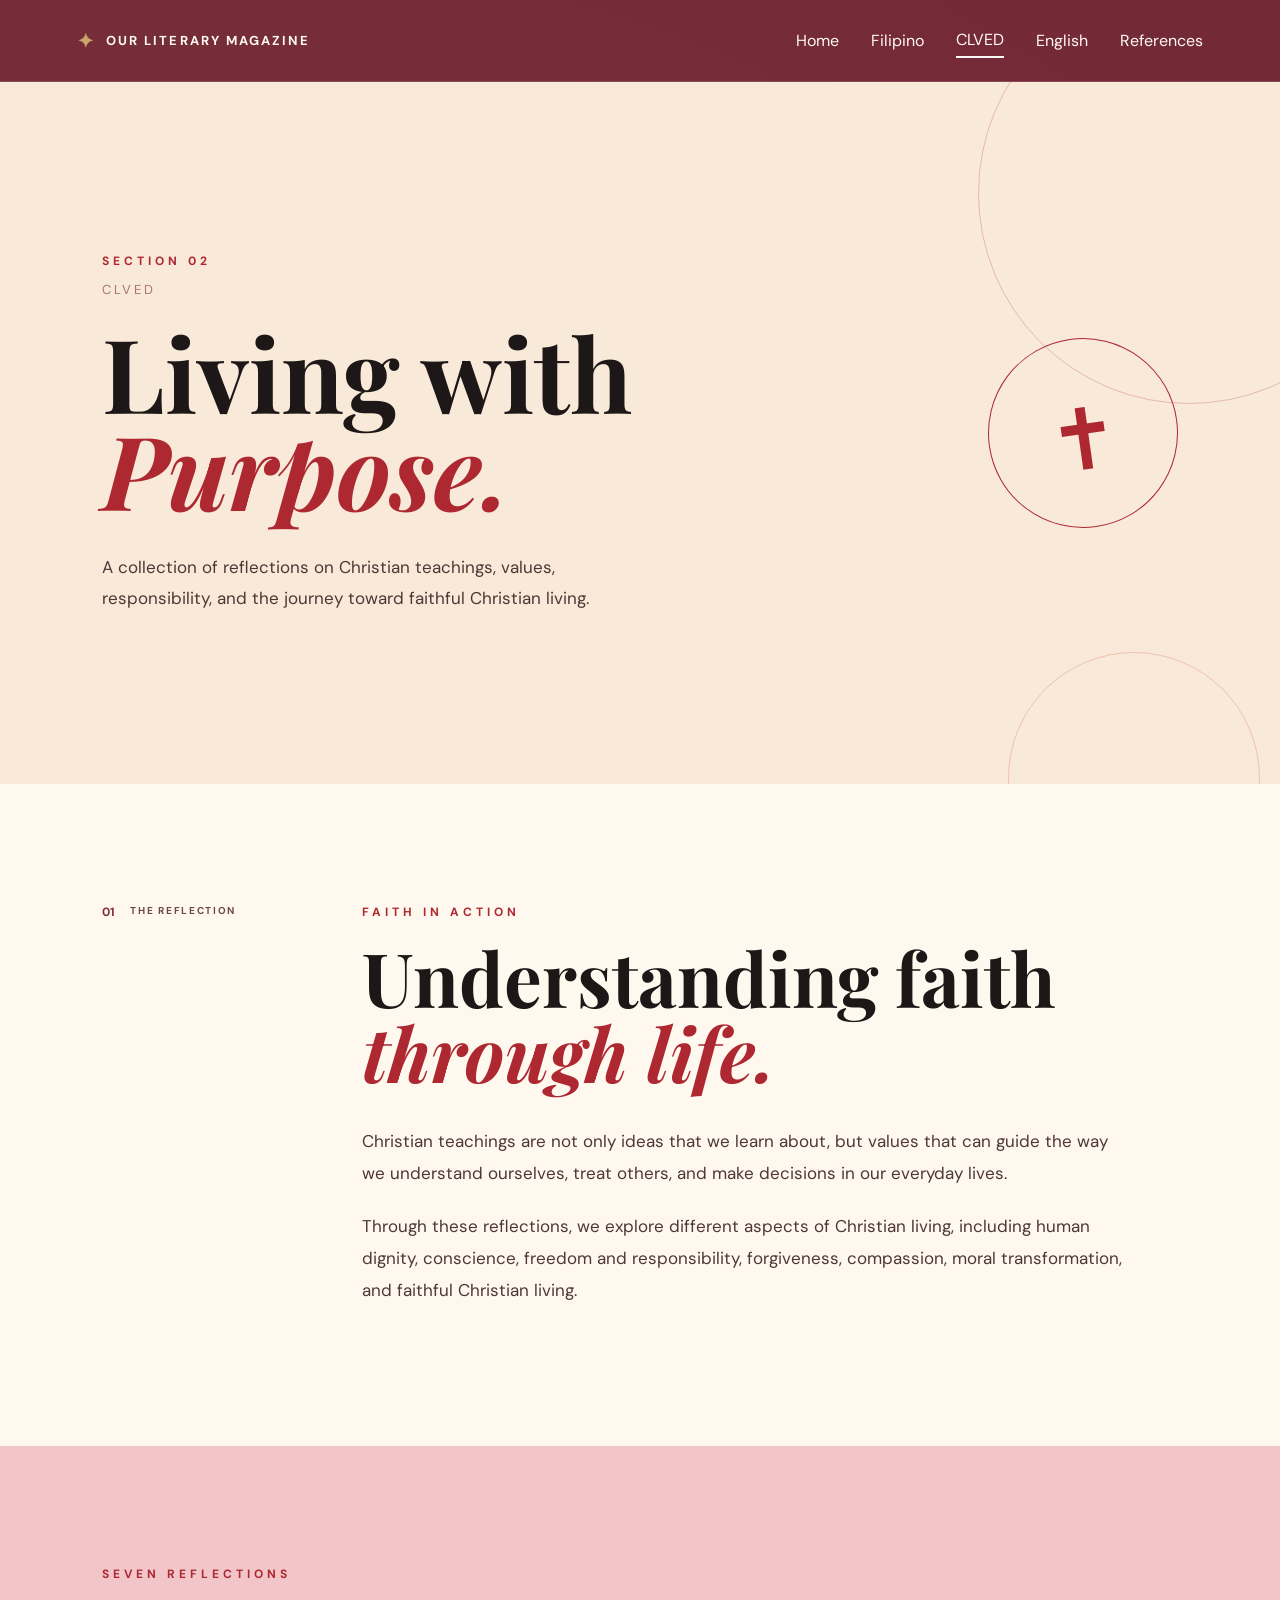
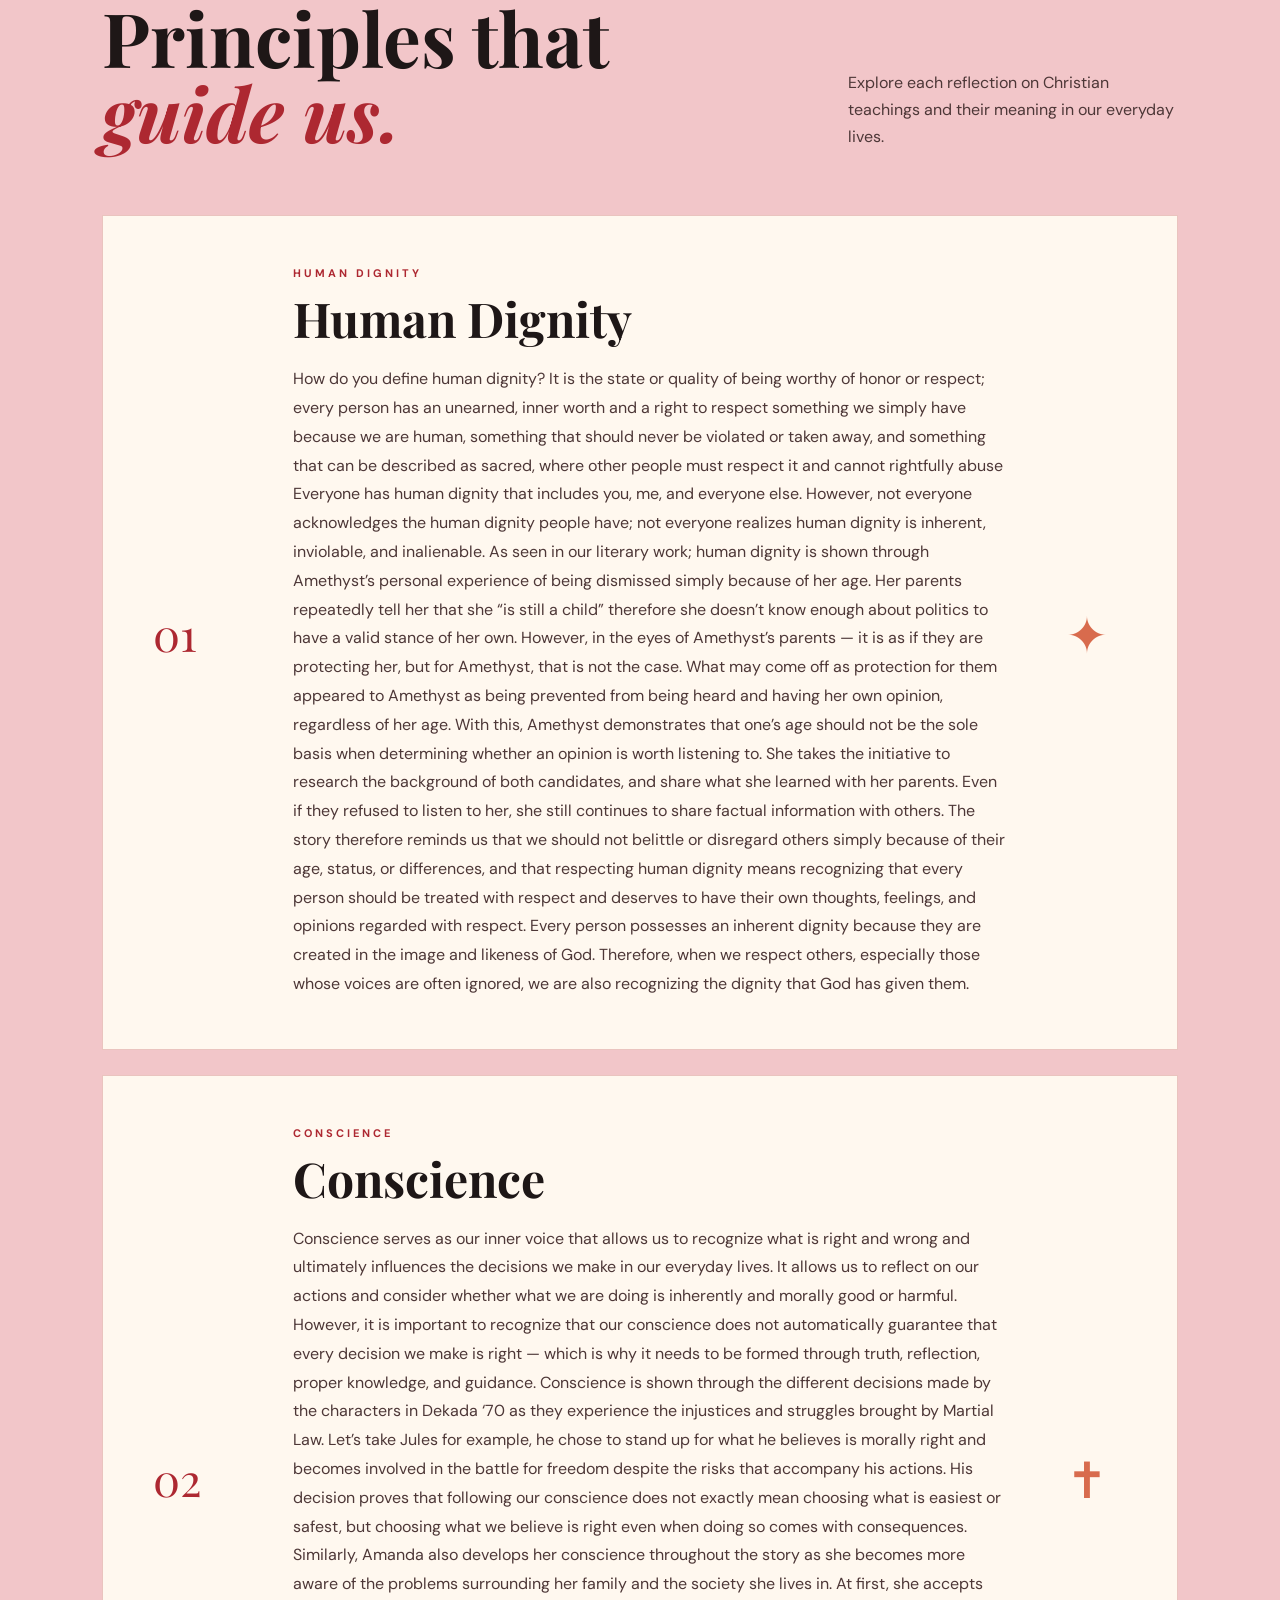
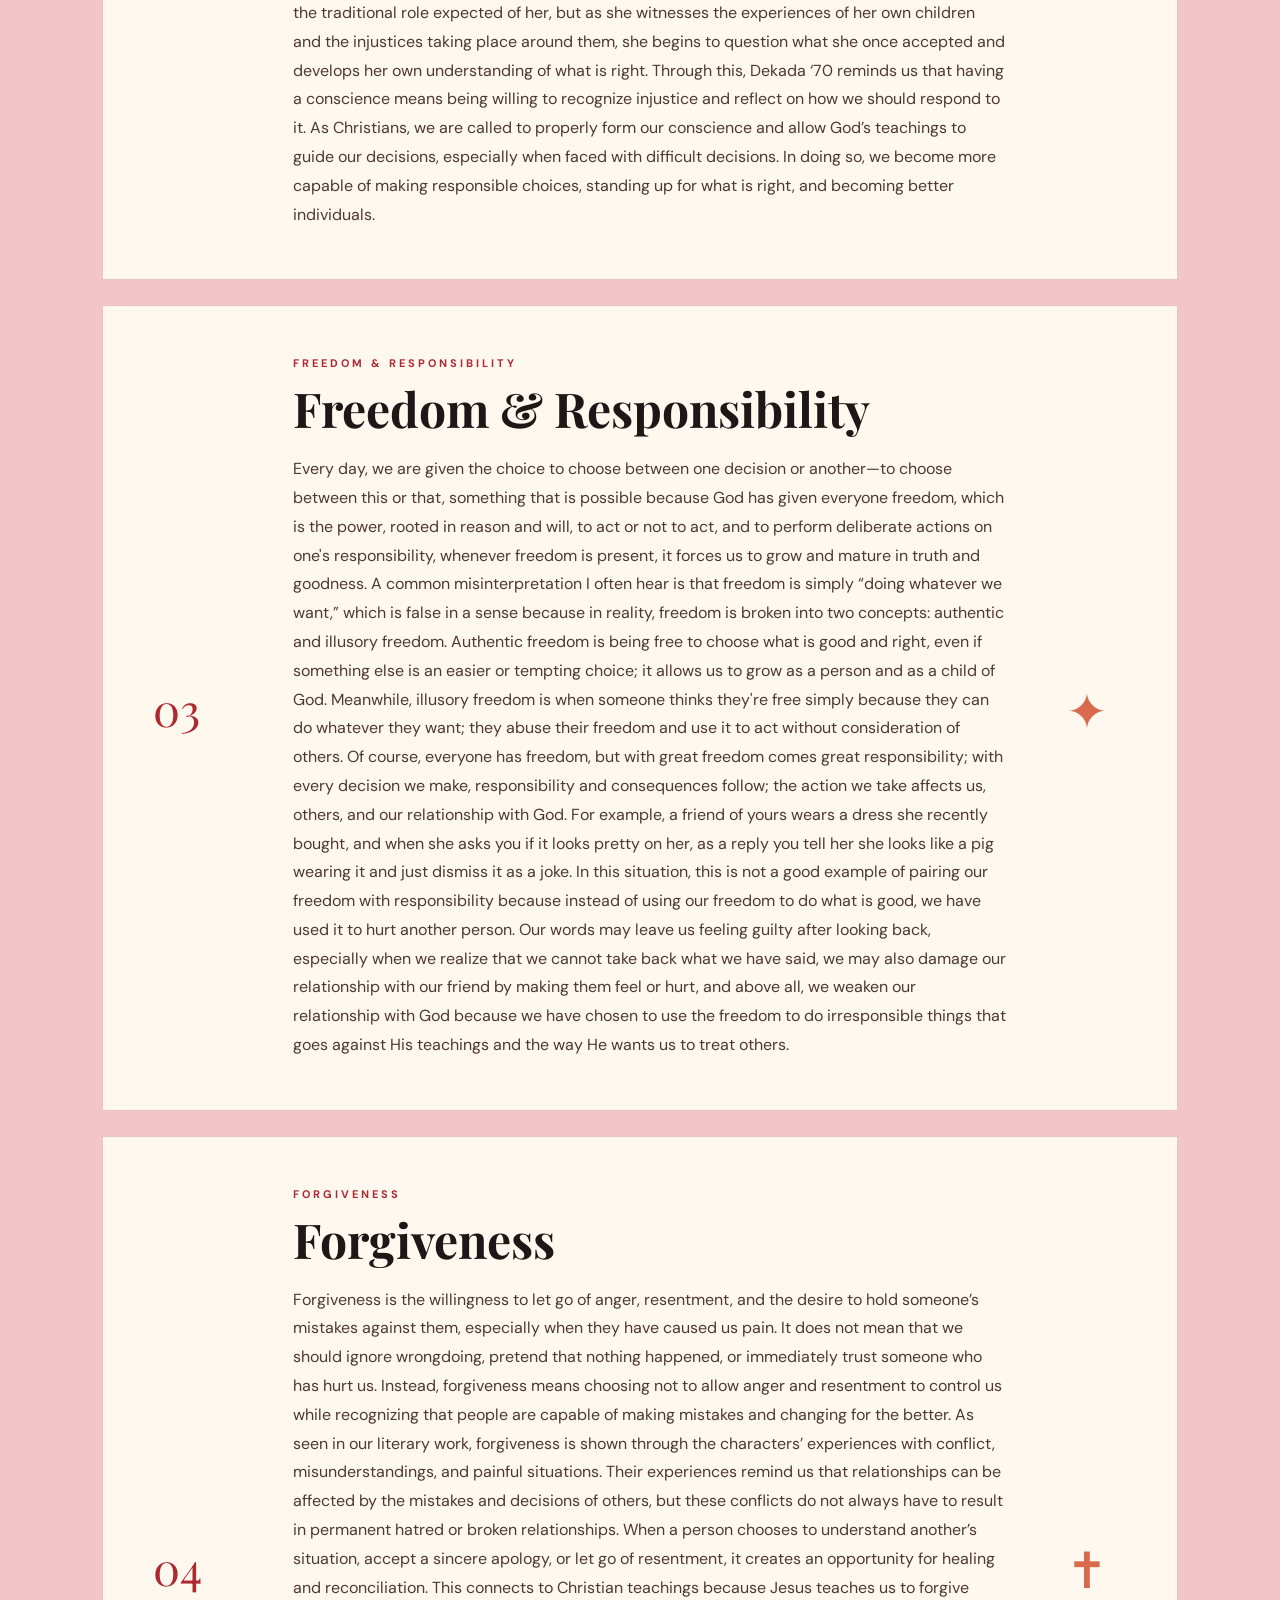
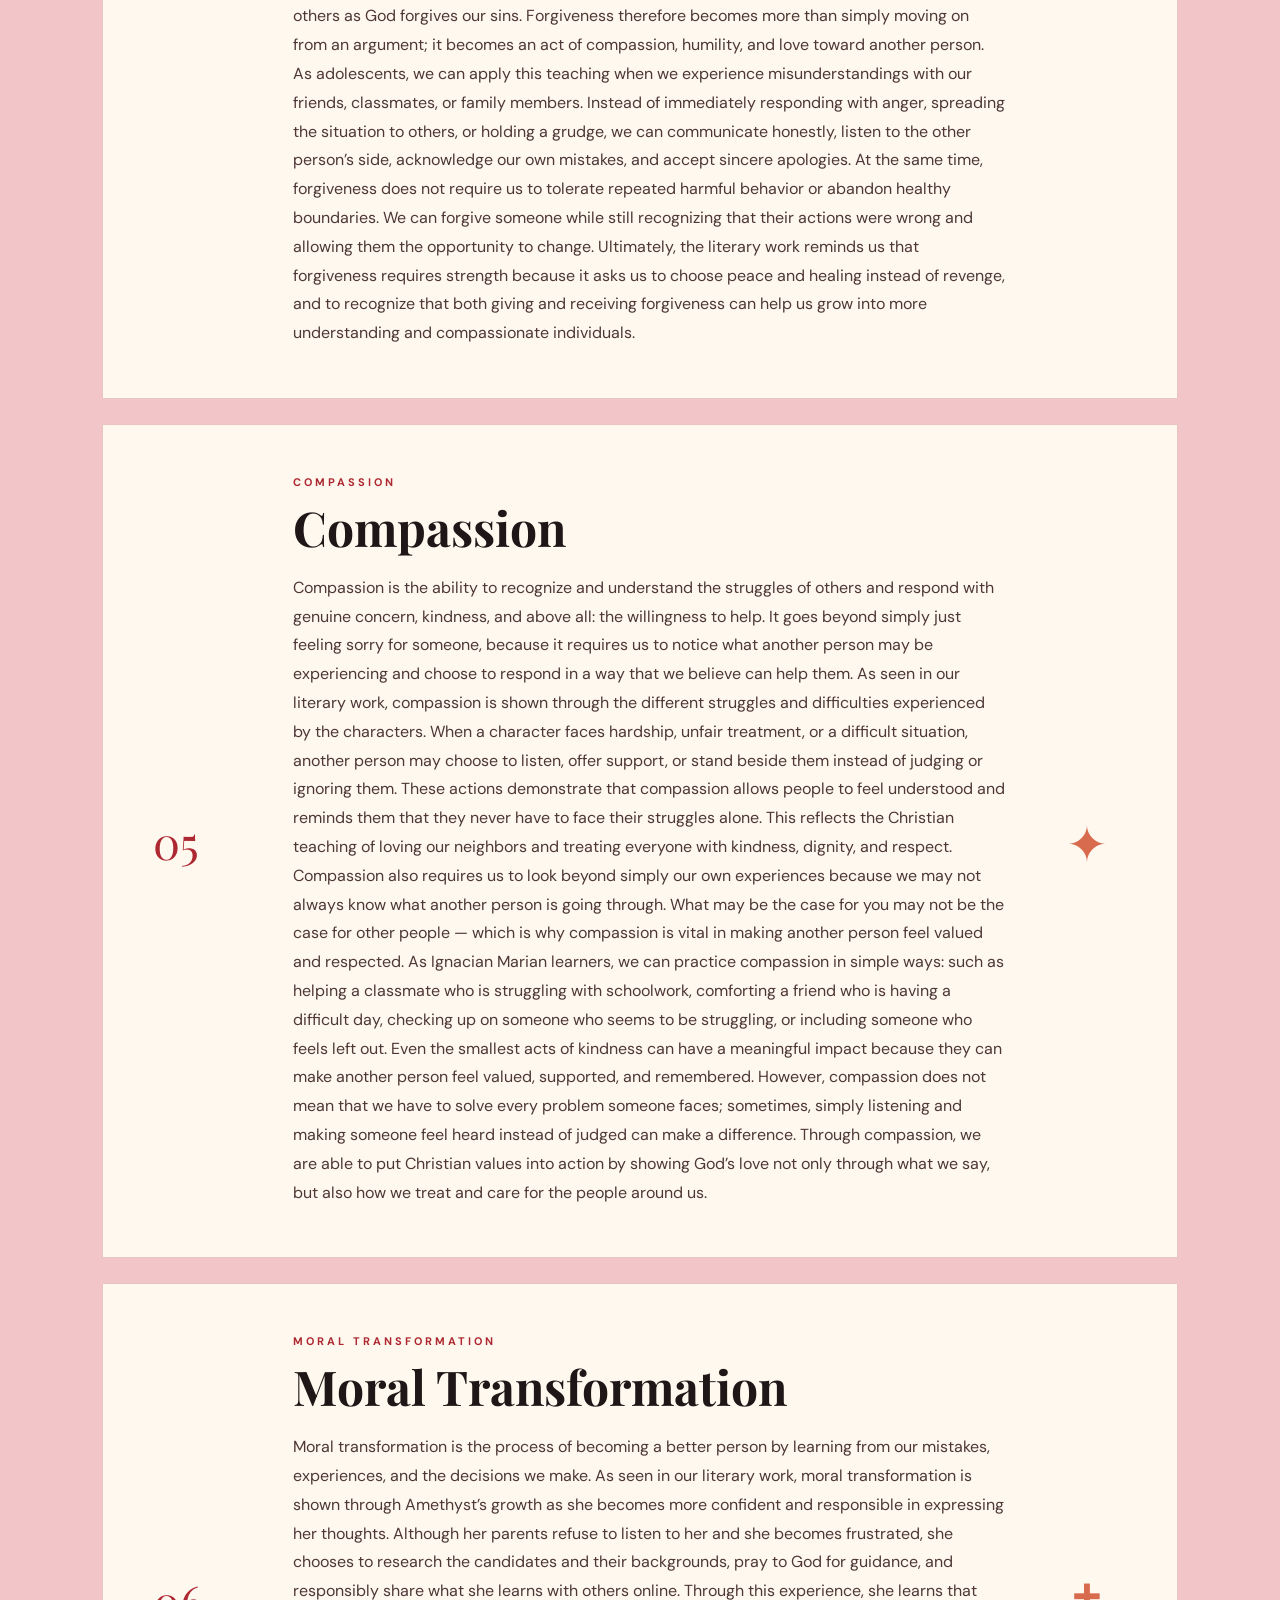
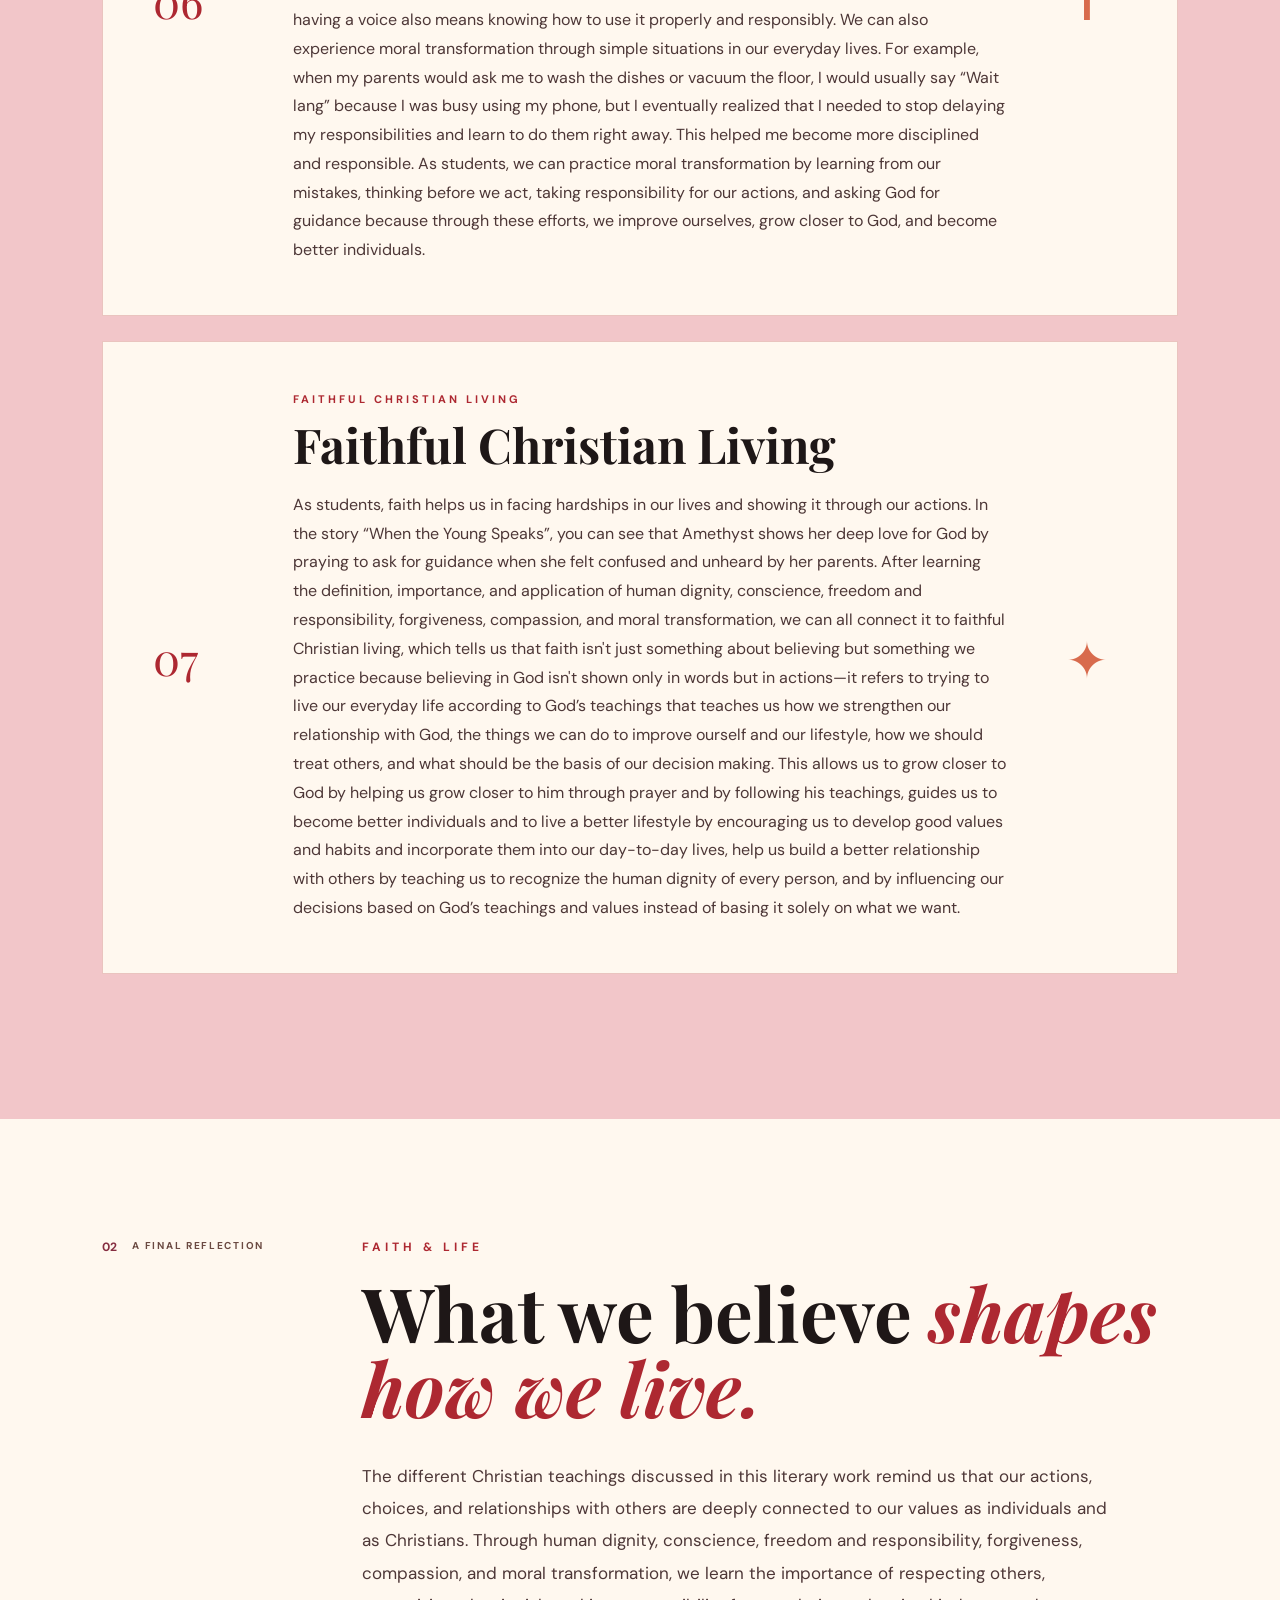
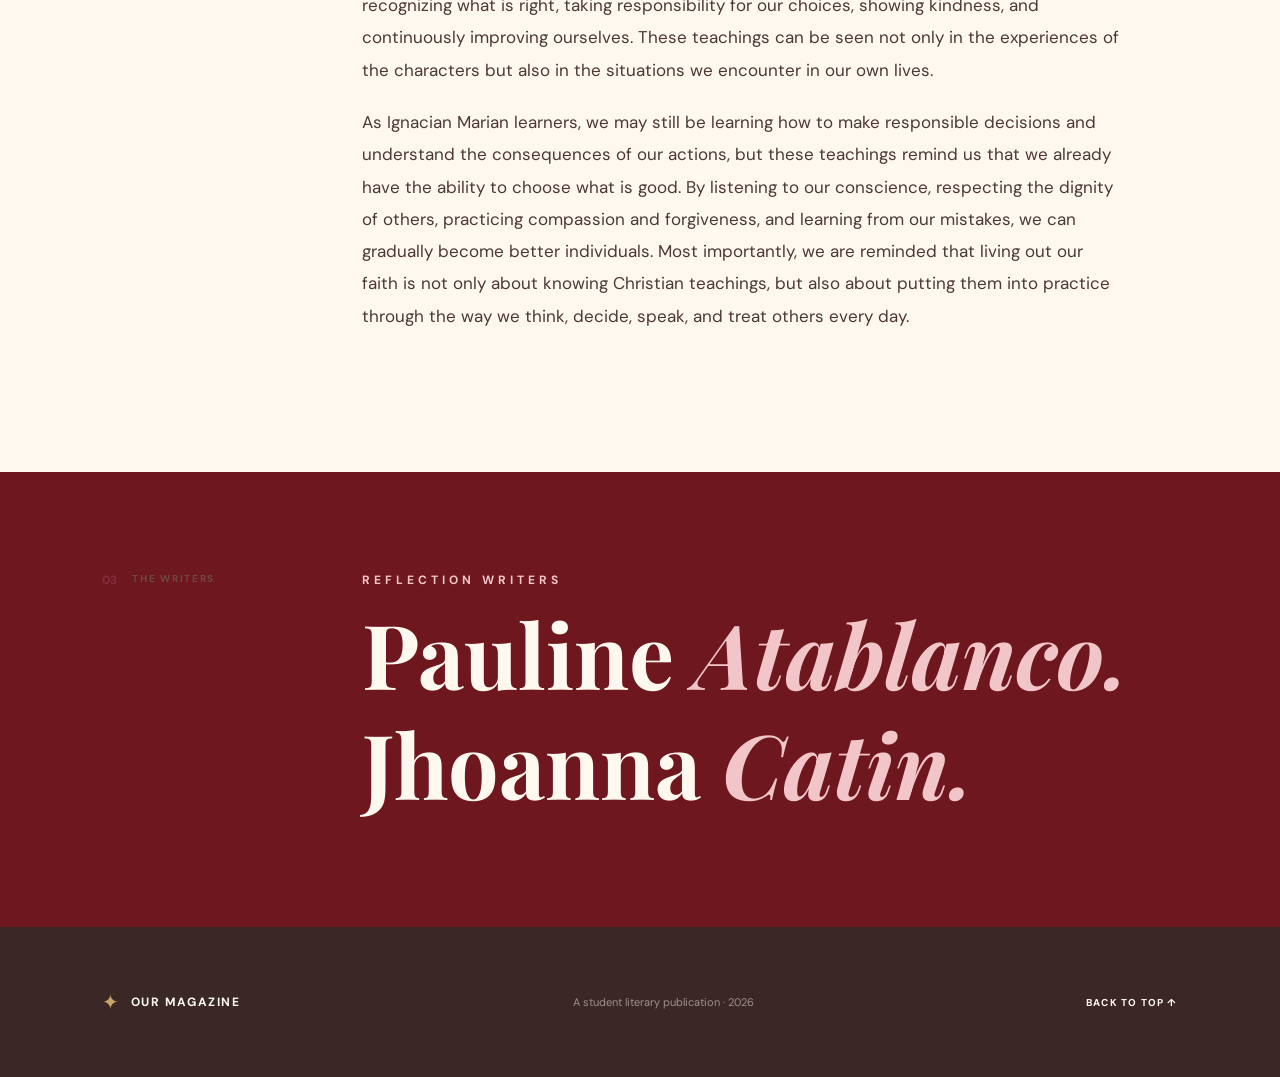
==== commit 1e9b6ad4: "Add files via upload" ====
--- a/clved.html
+++ b/clved.html
@@ -23,33 +23,16 @@
             <span class="logo-star">&#10022;</span>
             <span>OUR LITERARY MAGAZINE</span>
         </a>
-
+        
         <nav class="navigation">
-
-            <a href="index.html">
-                Home
-            </a>
-
-            <a href="english.html">
-                English
-            </a>
-
-            <a href="clved.html" class="active">
-                CLVED
-            </a>
-
-            <a href="filipino.html">
-                Filipino
-            </a>
-
-            <a href="references.html">
-                References
-            </a>
-
+            <a href="index.html">Home</a>
+            <a href="filipino.html">Filipino</a>
+            <a href="clved.html" class="active">CLVED</a>
+            <a href="english.html">English</a>
+            <a href="references.html">References</a>
         </nav>
 
     </header>
-
 
     <main>
 
--- a/style.css
+++ b/style.css
@@ -80,33 +80,39 @@
 .navigation {
     display: flex;
     align-items: center;
-    gap: 34px;
+    gap: 32px;
 }
 
 .navigation a {
     position: relative;
-    font-size: 12px;
-    font-weight: 600;
-    text-transform: uppercase;
-    letter-spacing: 0.12em;
-    opacity: 0.7;
-    transition: opacity 0.25s ease, color 0.25s ease;
-}
-
-.navigation a:hover,
-.navigation a.active {
-    opacity: 1;
-    color: var(--soft-pink);
-}
-
-.navigation a.active::after {
+    text-decoration: none;
+    transition: color 0.3s ease, transform 0.3s ease;
+}
+
+.navigation a::after {
     content: "";
     position: absolute;
     left: 0;
-    right: 0;
-    bottom: -9px;
+    bottom: -8px;
+    width: 100%;
     height: 2px;
-    background: var(--gold);
+    background: currentColor;
+    transform: scaleX(0);
+    transform-origin: center;
+    transition: transform 0.3s ease;
+}
+
+.navigation a:hover {
+    transform: translateY(-2px);
+}
+
+.navigation a:hover::after,
+.navigation a.active::after {
+    transform: scaleX(1);
+}
+
+.navigation a.active {
+    transform: translateY(-1px);
 }
 
 .hero {
@@ -2619,4 +2625,275 @@
     .references-note {
         padding: 80px 8%;
     }
+}
+.magazine-cover {
+    transition: transform 0.15s ease-out;
+    transform-style: preserve-3d;
+}
+.magazine-cover {
+    transition:
+        transform 0.25s cubic-bezier(0.2, 0.8, 0.2, 1),
+        box-shadow 0.25s ease;
+    transform-style: preserve-3d;
+    will-change: transform;
+    cursor: pointer;
+}
+
+.magazine-cover:hover {
+    transform: translateY(-12px) rotateX(2deg) rotateY(-3deg) scale(1.02);
+    box-shadow:
+        0 45px 90px rgba(0, 0, 0, 0.30),
+        0 15px 35px rgba(0, 0, 0, 0.16);
+}
+
+.magazine-cover:hover .cover-center {
+    transform: translateZ(18px);
+}
+
+.magazine-cover:hover .cover-star {
+    transform: translateZ(25px) rotate(8deg);
+}
+
+.cover-center,
+.cover-star {
+    transition: transform 0.35s ease;
+}
+
+.magazine-cover::after {
+    content: "";
+    position: absolute;
+    top: 0;
+    left: -120%;
+    width: 70%;
+    height: 100%;
+    background: linear-gradient(
+        100deg,
+        transparent,
+        rgba(255, 255, 255, 0.28),
+        transparent
+    );
+    transform: skewX(-18deg);
+    transition: left 0.65s ease;
+    pointer-events: none;
+    z-index: 5;
+}
+
+.magazine-cover:hover::after {
+    left: 140%;
+}
+
+.video-feature {
+    width: 100%;
+    max-width: 1050px;
+    margin: 65px auto 0;
+    perspective: 1200px;
+}
+
+.video-card {
+    position: relative;
+    min-height: 520px;
+    overflow: hidden;
+    cursor: pointer;
+    background: #4D1825;
+    box-shadow:
+        0 25px 0 rgba(77, 24, 37, 0.12),
+        0 40px 70px rgba(59, 40, 38, 0.2);
+    transform: translateY(0) rotateX(0deg) rotateY(0deg);
+    transition:
+        transform 0.45s cubic-bezier(.2,.8,.2,1),
+        box-shadow 0.45s ease;
+}
+
+.video-card:hover {
+    transform: translateY(-12px) rotateX(2deg) rotateY(-2deg);
+    box-shadow:
+        0 35px 0 rgba(77, 24, 37, 0.1),
+        0 55px 90px rgba(59, 40, 38, 0.27);
+}
+
+.video-card-image {
+    position: absolute;
+    inset: 0;
+}
+
+.video-card-image::after {
+    content: "";
+    position: absolute;
+    inset: 0;
+    background: linear-gradient(
+        to top,
+        rgba(59, 40, 38, 0.92),
+        rgba(59, 40, 38, 0.15) 65%,
+        rgba(59, 40, 38, 0.05)
+    );
+}
+
+.video-card-image img {
+    width: 100%;
+    height: 100%;
+    object-fit: cover;
+    transition: transform 0.7s ease;
+}
+
+.video-card:hover .video-card-image img {
+    transform: scale(1.06);
+}
+
+.video-card-content {
+    position: absolute;
+    left: 0;
+    right: 0;
+    bottom: 0;
+    z-index: 2;
+    padding: 45px;
+    display: flex;
+    align-items: flex-end;
+    justify-content: space-between;
+    gap: 30px;
+    color: #FFF9F5;
+}
+
+.video-card-content p {
+    margin-bottom: 10px;
+    color: #E8B8C0;
+    font-size: 10px;
+    font-weight: 700;
+    letter-spacing: .2em;
+}
+
+.video-card-content h3 {
+    font-family: "Playfair Display", serif;
+    font-size: clamp(38px, 5vw, 64px);
+    font-weight: 500;
+    line-height: .95;
+}
+
+.video-play {
+    width: 100px;
+    height: 100px;
+    flex-shrink: 0;
+    display: flex;
+    flex-direction: column;
+    align-items: center;
+    justify-content: center;
+    gap: 5px;
+    border: 1px solid rgba(255,255,255,.6);
+    border-radius: 50%;
+    transition:
+        background .35s ease,
+        transform .35s ease;
+}
+
+.video-play span {
+    font-size: 9px;
+    letter-spacing: .15em;
+}
+
+.video-play strong {
+    font-size: 17px;
+    transition: transform .35s ease;
+}
+
+.video-card:hover .video-play {
+    background: #FFF9F5;
+    color: #6F2434;
+    transform: scale(1.08);
+}
+
+.video-card:hover .video-play strong {
+    transform: translateX(3px);
+}
+
+.video-modal {
+    position: fixed;
+    inset: 0;
+    z-index: 99999;
+    display: flex;
+    align-items: center;
+    justify-content: center;
+    padding: 40px;
+    background: rgba(59, 40, 38, 0.88);
+    backdrop-filter: blur(14px);
+    opacity: 0;
+    visibility: hidden;
+    transition:
+        opacity .35s ease,
+        visibility .35s ease;
+}
+
+.video-modal.open {
+    opacity: 1;
+    visibility: visible;
+}
+
+.video-container {
+    width: min(1100px, 92vw);
+    position: relative;
+    box-shadow: 0 35px 90px rgba(0,0,0,.4);
+    transform: scale(.92) translateY(20px);
+    transition: transform .4s cubic-bezier(.2,.8,.2,1);
+}
+
+.video-modal.open .video-container {
+    transform: scale(1) translateY(0);
+}
+
+.video-container video {
+    display: block;
+    width: 100%;
+    max-height: 80vh;
+    background: #000;
+}
+
+.close-video {
+    position: fixed;
+    top: 30px;
+    right: 35px;
+    z-index: 2;
+    width: 50px;
+    height: 50px;
+    border: 1px solid rgba(255,255,255,.5);
+    border-radius: 50%;
+    background: transparent;
+    color: #FFF9F5;
+    font-size: 28px;
+    cursor: pointer;
+    transition:
+        background .3s ease,
+        color .3s ease,
+        transform .3s ease;
+}
+
+.close-video:hover {
+    background: #FFF9F5;
+    color: #6F2434;
+    transform: rotate(90deg);
+}
+
+@media (max-width: 700px) {
+    .video-card {
+        min-height: 430px;
+    }
+
+    .video-card-content {
+        padding: 28px;
+    }
+
+    .video-card-content h3 {
+        font-size: 38px;
+    }
+
+    .video-play {
+        width: 75px;
+        height: 75px;
+    }
+
+    .video-modal {
+        padding: 20px;
+    }
+
+    .close-video {
+        top: 15px;
+        right: 15px;
+    }
 }
